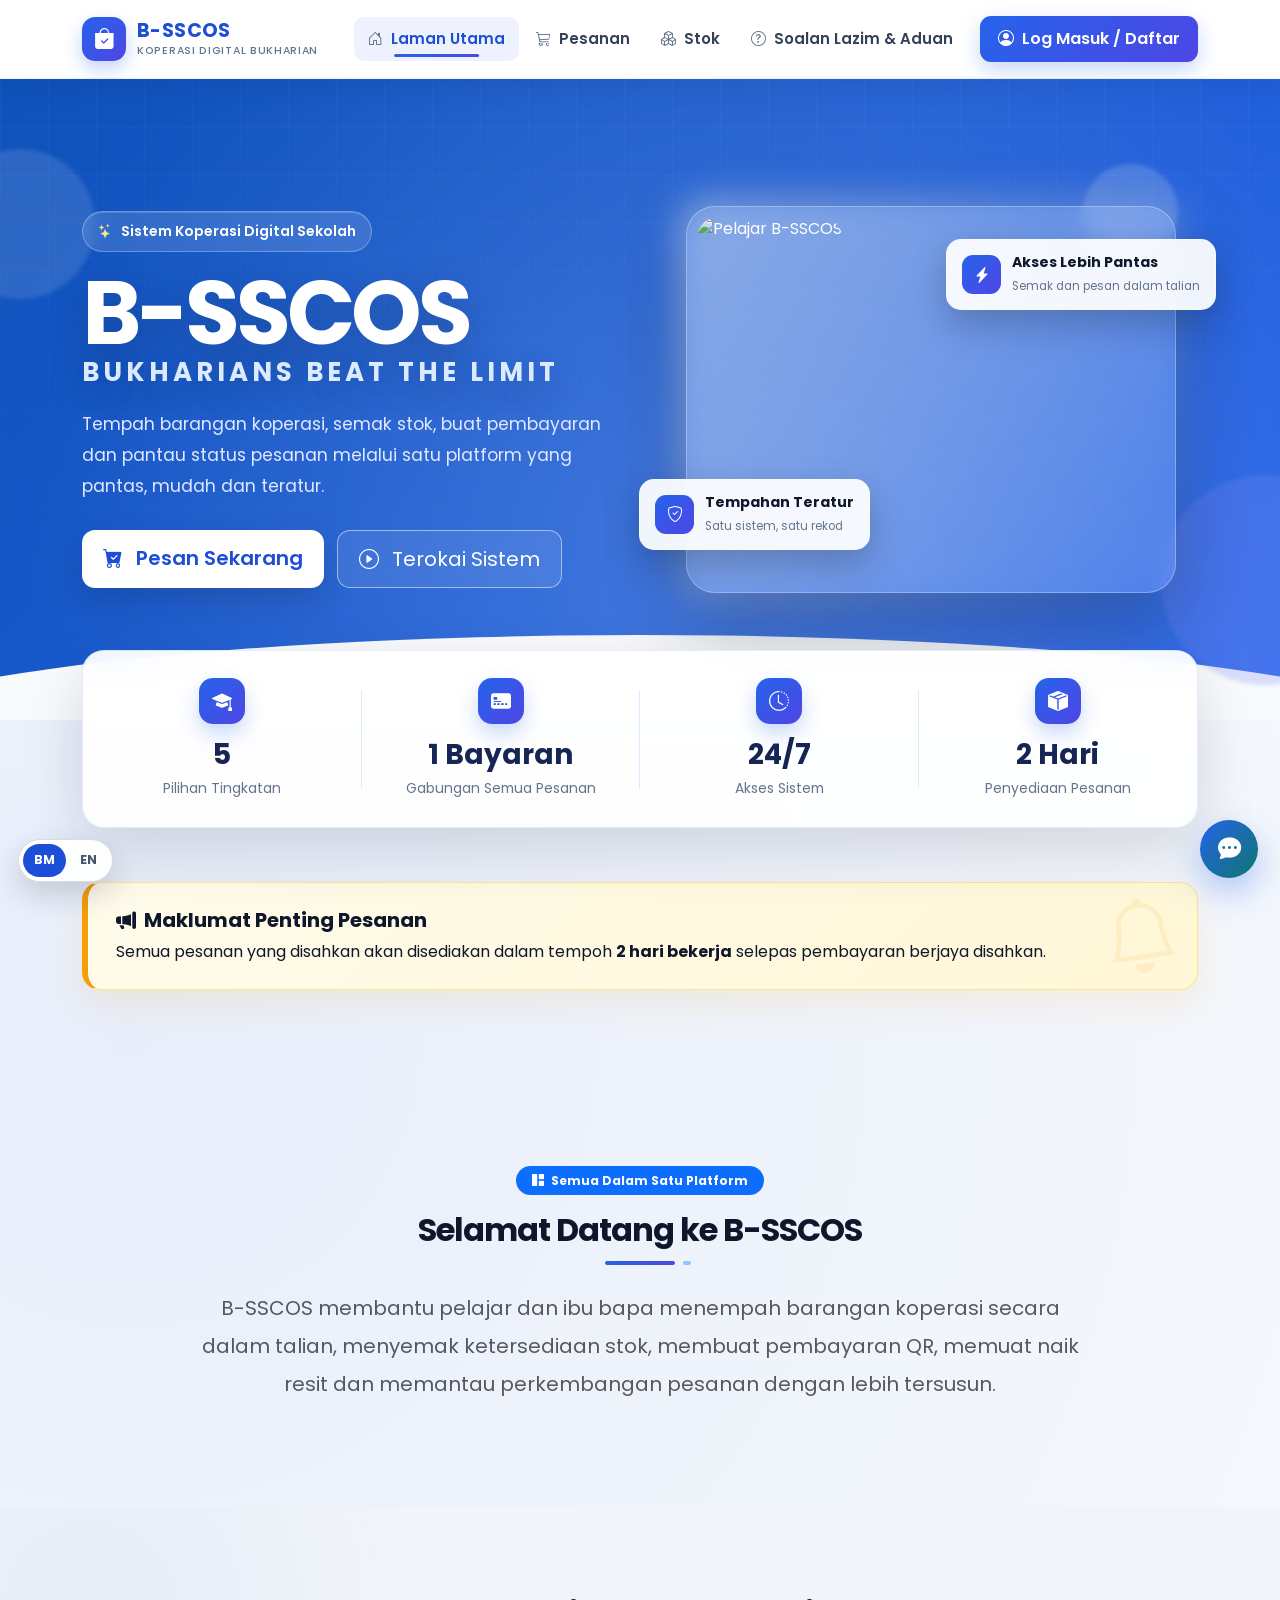
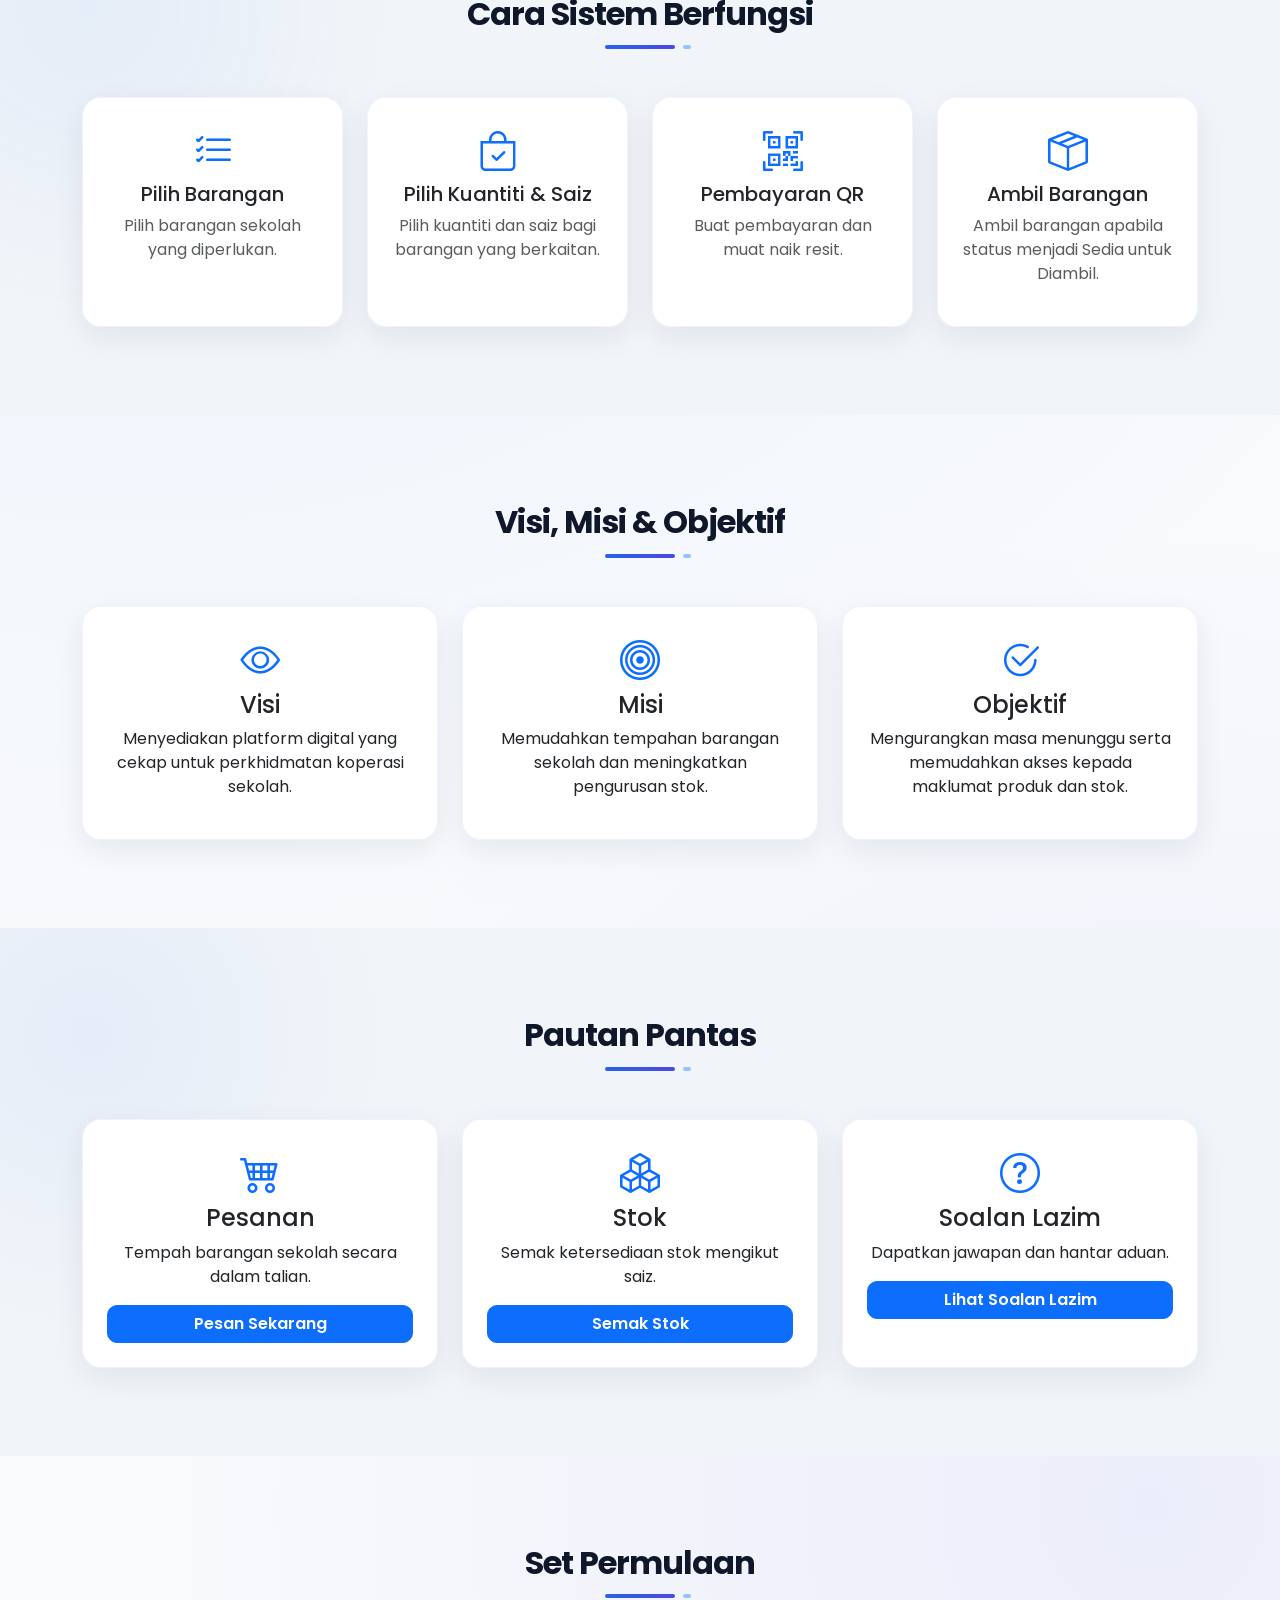
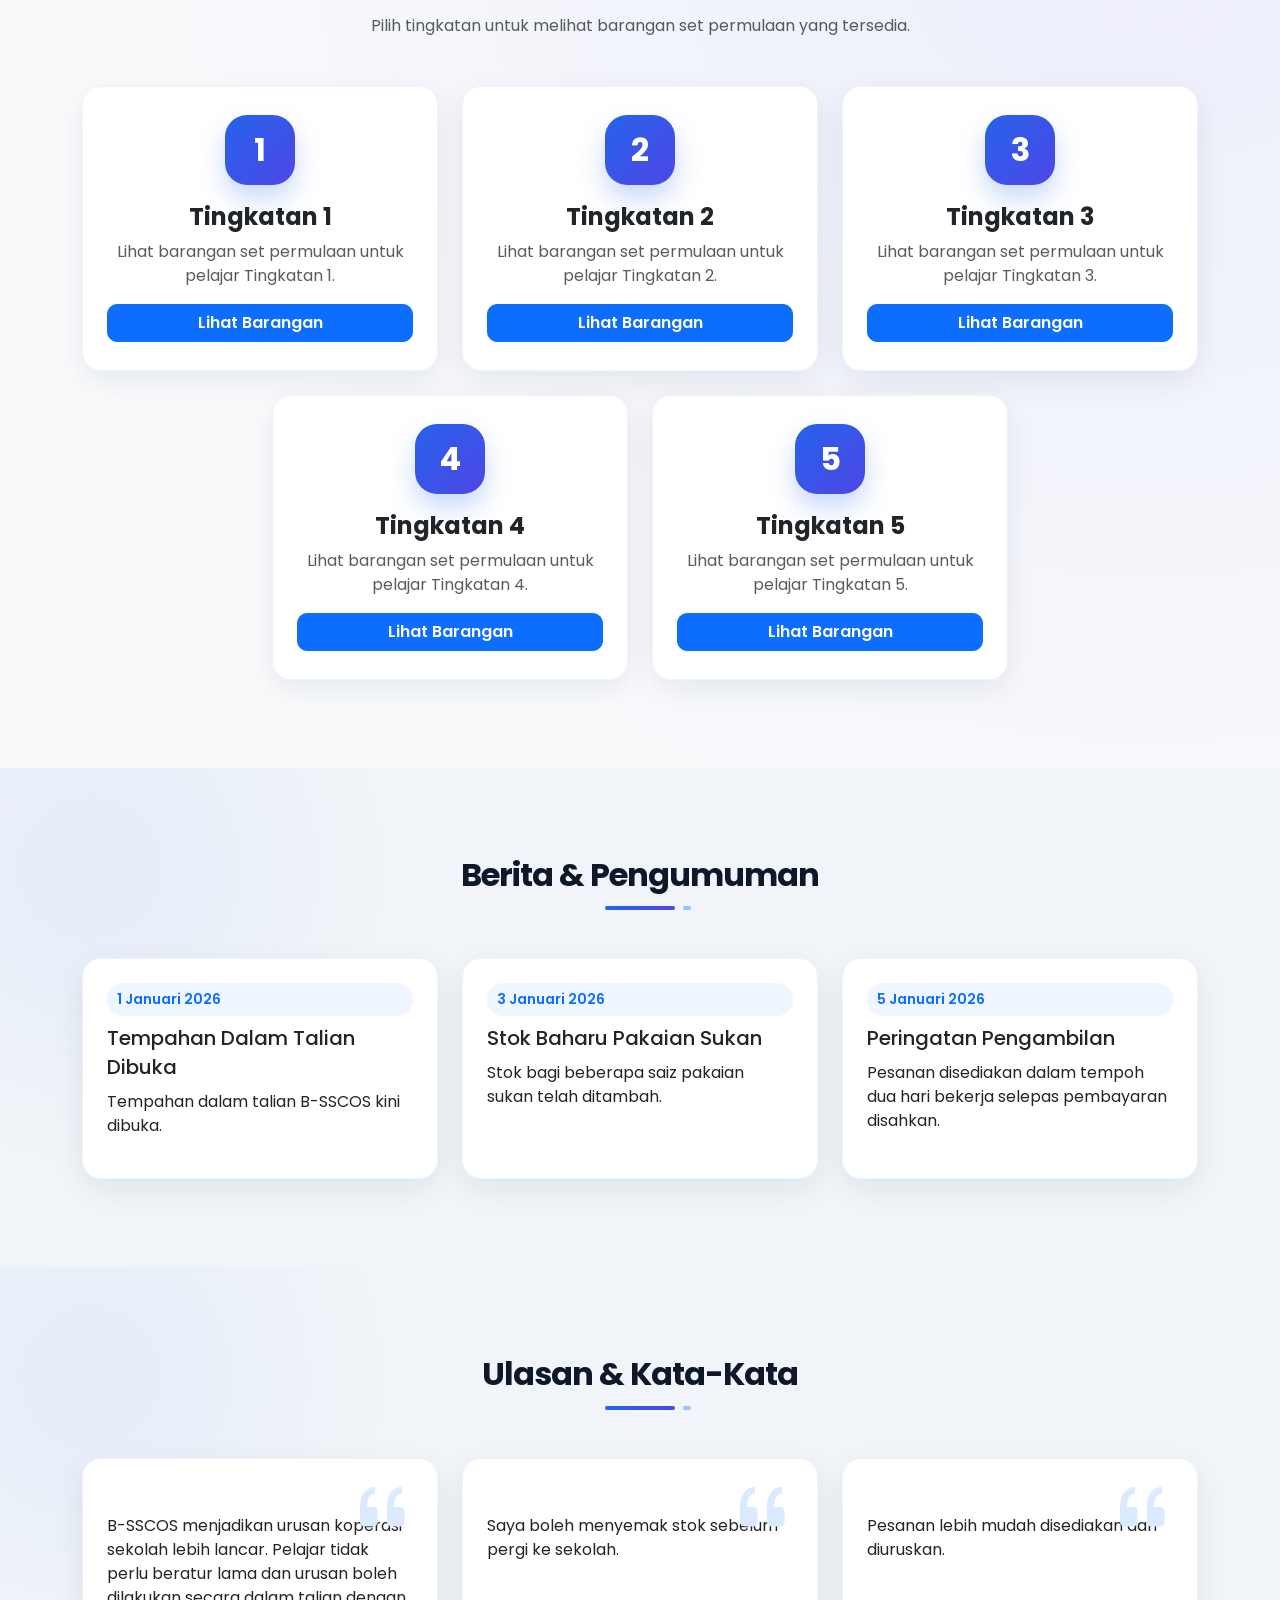
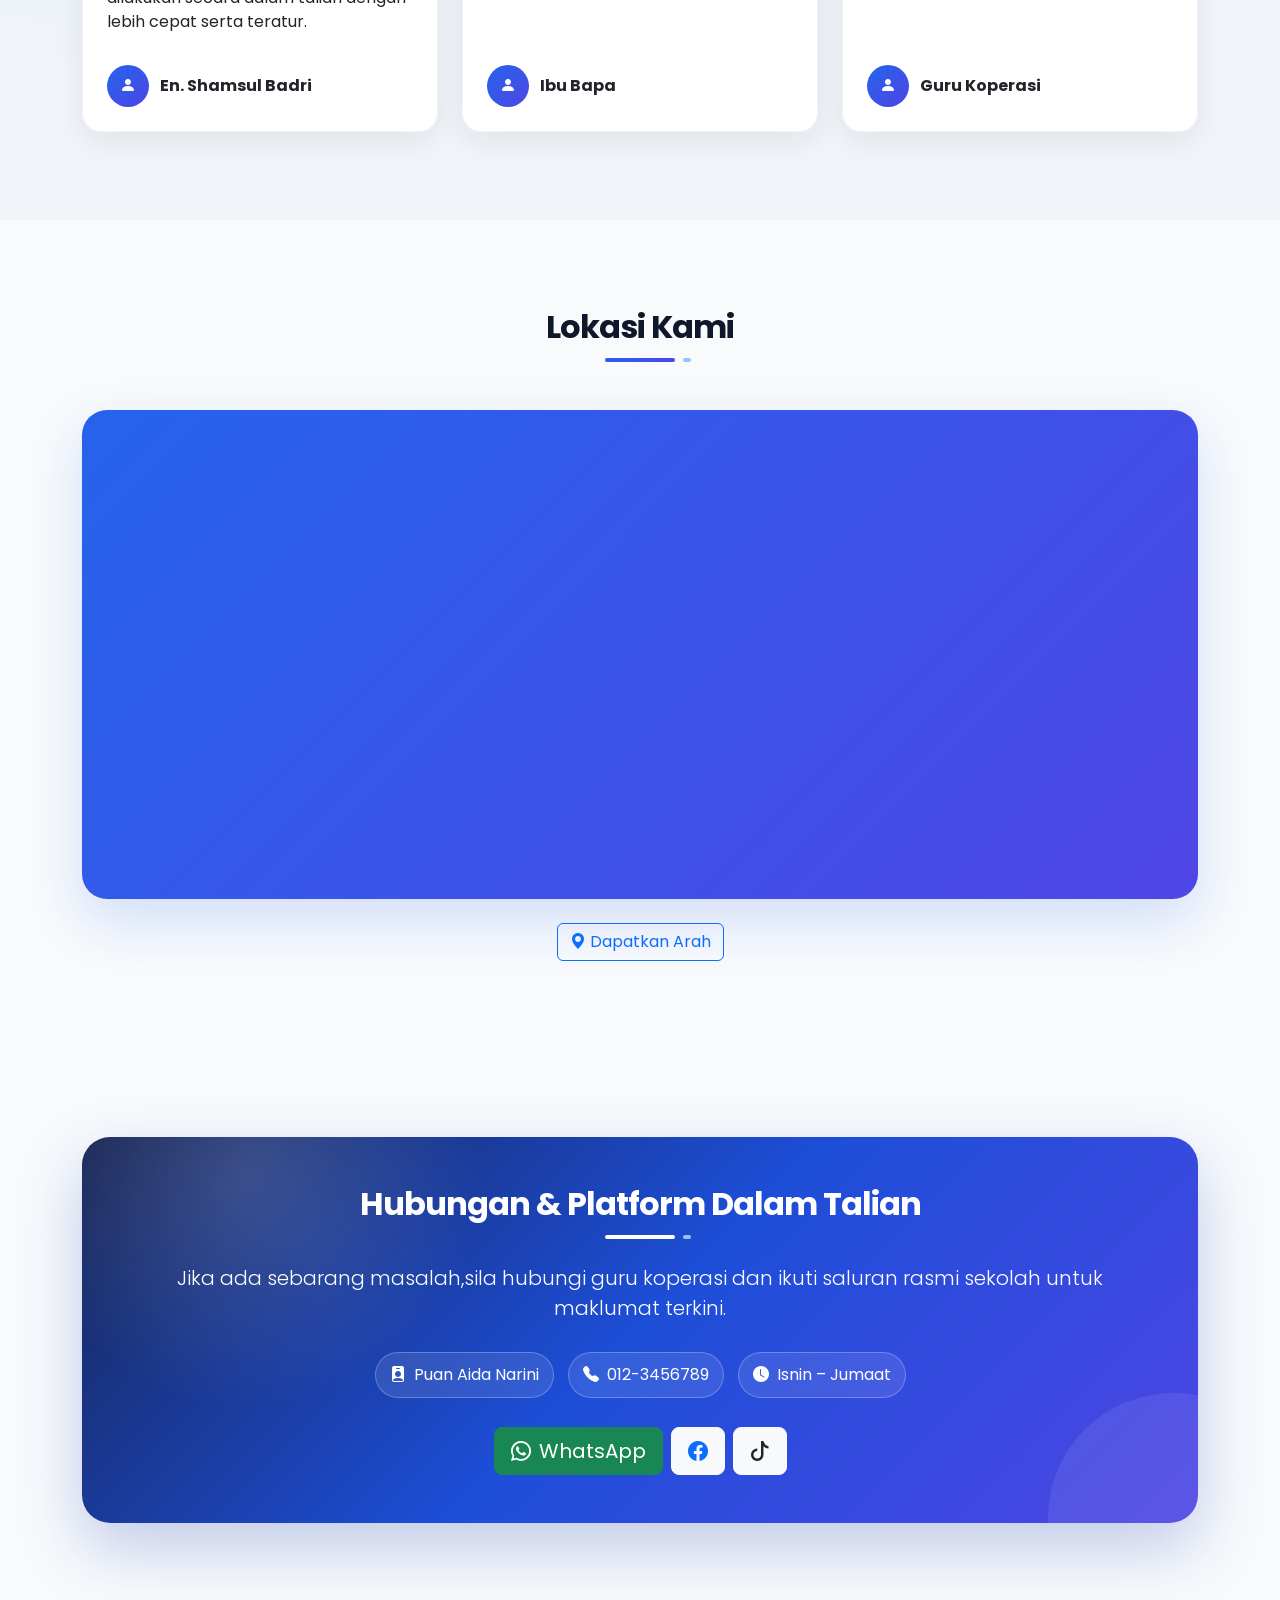
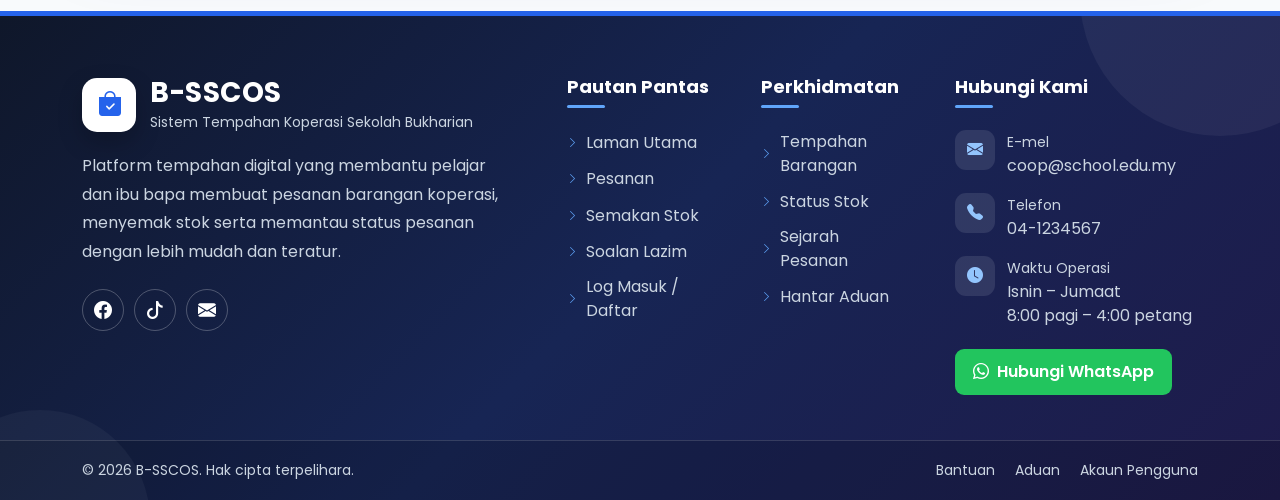
==== index.html @ 4013ede6 "Upload BSCOSS website files" ====
<!DOCTYPE html>
<html lang="ms">
<head>
<meta charset="UTF-8">
<meta name="viewport" content="width=device-width, initial-scale=1.0">
<title>B-SSCOS - Laman Utama</title>

<link href="https://cdn.jsdelivr.net/npm/bootstrap@5.3.3/dist/css/bootstrap.min.css" rel="stylesheet">
<link href="https://cdn.jsdelivr.net/npm/bootstrap-icons@1.11.3/font/bootstrap-icons.css" rel="stylesheet">
<link href="https://fonts.googleapis.com/css2?family=Poppins:wght@300;400;600;700&display=swap" rel="stylesheet">


<style>
body{font-family:Poppins,sans-serif;background:#f8fafc}
/* =========================
   NAVBAR B-SSCOS
========================= */

.navbar{
    padding:12px 0;
    background:rgba(255,255,255,.96);
    backdrop-filter:blur(14px);
    -webkit-backdrop-filter:blur(14px);
    border-bottom:1px solid rgba(37,99,235,.10);
    box-shadow:0 6px 25px rgba(15,23,42,.08);
    transition:all .3s ease;
}

.navbar .container{
    position:relative;
}

/* Logo / jenama */

.navbar-brand{
    display:flex;
    align-items:center;
    gap:11px;
    margin-right:25px;
    color:#1d4ed8 !important;
    text-decoration:none;
    transition:transform .3s ease;
}

.navbar-brand:hover{
    transform:translateY(-2px);
}

.brand-mark{
    width:44px;
    height:44px;
    display:flex;
    align-items:center;
    justify-content:center;
    border-radius:13px;
    color:#fff;
    font-size:21px;
    background:linear-gradient(135deg,#2563eb,#4f46e5);
    box-shadow:0 8px 18px rgba(37,99,235,.28);
    transition:all .3s ease;
}

.navbar-brand:hover .brand-mark{
    transform:rotate(-7deg) scale(1.06);
    box-shadow:0 12px 25px rgba(37,99,235,.38);
}

.brand-text{
    display:flex;
    flex-direction:column;
    line-height:1.05;
}

.brand-name{
    font-size:1.2rem;
    font-weight:700;
    letter-spacing:.4px;
}

.brand-tagline{
    margin-top:4px;
    color:#64748b;
    font-size:.67rem;
    font-weight:500;
    letter-spacing:.7px;
    text-transform:uppercase;
}

/* Menu */

.navbar-nav{
    align-items:center;
    gap:3px;
}

.navbar .nav-link{
    position:relative;
    z-index:1;
    padding:11px 14px !important;
    border-radius:10px;
    color:#334155 !important;
    font-size:.94rem;
    font-weight:600;
    transition:all .3s ease;
}

.navbar .nav-link i{
    color:#64748b;
    transition:all .3s ease;
}

.navbar .nav-link::after{
    content:"";
    position:absolute;
    left:50%;
    bottom:4px;
    width:0;
    height:3px;
    border-radius:20px;
    background:linear-gradient(90deg,#2563eb,#4f46e5);
    transform:translateX(-50%);
    transition:width .3s ease;
}

.navbar .nav-link:hover{
    color:#2563eb !important;
    background:#eff6ff;
    transform:translateY(-2px);
}

.navbar .nav-link:hover i{
    color:#2563eb;
    transform:scale(1.12);
}

.navbar .nav-link:hover::after{
    width:52%;
}

.navbar .nav-link.active{
    color:#1d4ed8 !important;
    background:#eef2ff;
}

.navbar .nav-link.active::after{
    width:52%;
}

/* Butang login */

#loginButton{
    position:relative;
    overflow:hidden;
    margin-left:10px !important;
    padding:11px 18px;
    border:0;
    border-radius:11px;
    color:#fff;
    font-weight:600;
    background:linear-gradient(135deg,#2563eb,#4f46e5);
    box-shadow:0 8px 20px rgba(37,99,235,.25);
    transition:all .3s ease;
}

#loginButton::before{
    content:"";
    position:absolute;
    top:0;
    left:-120%;
    width:70%;
    height:100%;
    background:linear-gradient(
        90deg,
        transparent,
        rgba(255,255,255,.38),
        transparent
    );
    transform:skewX(-20deg);
    transition:left .55s ease;
}

#loginButton i,
#loginButton span{
    position:relative;
    z-index:1;
}

#loginButton:hover{
    color:#fff;
    transform:translateY(-3px);
    box-shadow:0 13px 28px rgba(37,99,235,.38);
}

#loginButton:hover::before{
    left:145%;
}

#loginButton:active{
    transform:translateY(-1px);
}

/* Toggler */

.navbar-toggler{
    width:46px;
    height:42px;
    padding:0;
    border:1px solid #dbeafe;
    border-radius:11px;
    background:#eff6ff;
    transition:all .3s ease;
}

.navbar-toggler:hover{
    background:#dbeafe;
    transform:scale(1.04);
}

.navbar-toggler:focus{
    box-shadow:0 0 0 4px rgba(37,99,235,.13);
}
.hero{background:linear-gradient(135deg,#2563eb,#4f46e5);color:#fff;padding:90px 0}
.hero img{max-width:100%;border-radius:20px}
.btn-main{background:#fff;color:#2563eb;font-weight:600}
.section{padding:70px 0}
.card{border:0;box-shadow:0 4px 15px rgba(0,0,0,.06)}
.card:hover{transform:translateY(-8px);transition:.3s}
.footer{
    position:relative;
    overflow:hidden;
    background:linear-gradient(135deg,#0f172a 0%,#172554 50%,#1e1b4b 100%);
    color:#fff;
    padding:60px 0 0;
    border-top:5px solid #2563eb;
}
.footer::before{
    content:"";
    position:absolute;
    width:280px;
    height:280px;
    top:-160px;
    right:-80px;
    border-radius:50%;
    background:rgba(255,255,255,.05);
}
.footer::after{
    content:"";
    position:absolute;
    width:220px;
    height:220px;
    bottom:-130px;
    left:-70px;
    border-radius:50%;
    background:rgba(255,255,255,.04);
}
.footer .container{position:relative;z-index:1}
.footer-brand{display:flex;align-items:center;gap:14px;margin-bottom:18px}
.footer-logo{
    width:54px;
    height:54px;
    min-width:54px;
    display:flex;
    align-items:center;
    justify-content:center;
    border-radius:15px;
    background:#fff;
    color:#2563eb;
    font-size:25px;
    box-shadow:0 10px 25px rgba(0,0,0,.22);
    transition:.3s ease;
}
.footer-brand:hover .footer-logo{transform:translateY(-5px) rotate(-4deg)}
.footer-brand h3{margin:0;font-weight:700;letter-spacing:.5px}
.footer-brand small,.footer-description{color:#cbd5e1}
.footer-description{line-height:1.8;margin-bottom:0}
.footer-title{
    position:relative;
    display:inline-block;
    font-size:18px;
    font-weight:700;
    margin-bottom:22px;
    padding-bottom:10px;
}
.footer-title::after{
    content:"";
    position:absolute;
    left:0;
    bottom:0;
    width:38px;
    height:3px;
    border-radius:10px;
    background:#60a5fa;
    transition:.3s ease;
}
.footer-column:hover .footer-title::after{width:65px;background:#fff}
.footer-links{list-style:none;padding:0;margin:0}
.footer-links li{margin-bottom:11px}
.footer-links a{
    display:inline-flex;
    align-items:center;
    gap:8px;
    color:#cbd5e1;
    text-decoration:none;
    transition:.3s ease;
}
.footer-links a i{font-size:11px;color:#60a5fa;transition:.3s ease}
.footer-links a:hover{color:#fff;transform:translateX(7px)}
.footer-links a:hover i{color:#fff}
.footer-contact{
    display:flex;
    align-items:flex-start;
    gap:12px;
    margin-bottom:15px;
    color:#cbd5e1;
}
.footer-contact-icon{
    width:40px;
    height:40px;
    min-width:40px;
    display:flex;
    align-items:center;
    justify-content:center;
    border-radius:11px;
    background:rgba(255,255,255,.1);
    color:#93c5fd;
    transition:.3s ease;
}
.footer-contact:hover .footer-contact-icon{
    background:#fff;
    color:#2563eb;
    transform:translateY(-4px);
}
.footer-contact a{color:#cbd5e1;text-decoration:none;transition:.3s ease}
.footer-contact a:hover{color:#fff}
.footer-social{display:flex;gap:10px;margin-top:22px;flex-wrap:wrap}
.footer-social a{
    width:42px;
    height:42px;
    display:flex;
    align-items:center;
    justify-content:center;
    border:1px solid rgba(255,255,255,.25);
    border-radius:50%;
    color:#fff;
    font-size:18px;
    text-decoration:none;
    transition:.3s ease;
}
.footer-social a:hover{
    background:#fff;
    color:#2563eb;
    border-color:#fff;
    transform:translateY(-6px);
    box-shadow:0 10px 22px rgba(0,0,0,.25);
}
.footer-whatsapp{
    display:inline-flex;
    align-items:center;
    gap:8px;
    margin-top:6px;
    padding:11px 18px;
    border-radius:9px;
    background:#22c55e;
    color:#fff;
    font-weight:600;
    text-decoration:none;
    transition:.3s ease;
}
.footer-whatsapp:hover{
    color:#fff;
    background:#16a34a;
    transform:translateY(-4px);
    box-shadow:0 10px 24px rgba(34,197,94,.28);
}
.footer-bottom{
    margin-top:45px;
    padding:19px 0;
    border-top:1px solid rgba(255,255,255,.14);
    background:rgba(0,0,0,.14);
}
.footer-bottom-content{display:flex;align-items:center;justify-content:space-between;gap:18px}
.footer-bottom p{margin:0;color:#cbd5e1;font-size:14px}
.footer-bottom-links{display:flex;gap:20px;flex-wrap:wrap}
.footer-bottom-links a{
    position:relative;
    color:#cbd5e1;
    font-size:14px;
    text-decoration:none;
    transition:.3s ease;
}
.footer-bottom-links a::after{
    content:"";
    position:absolute;
    left:0;
    bottom:-4px;
    width:0;
    height:2px;
    background:#60a5fa;
    transition:.3s ease;
}
.footer-bottom-links a:hover{color:#fff}
.footer-bottom-links a:hover::after{width:100%}
.page-title{font-weight:700}
.table-box{background:#fff;border-radius:15px;box-shadow:0 4px 15px rgba(0,0,0,.06);overflow:hidden}
.table thead th{background:#eef2ff;color:#1e3a8a}
.qty-input{max-width:90px}
.size-select{min-width:150px}
.summary-box{background:#fff;border-radius:15px;padding:25px;box-shadow:0 4px 15px rgba(0,0,0,.06)}
.progress{height:12px}
.low-stock{background:#fee2e2!important}
.faq-search{max-width:700px;margin:auto}
.accordion-item{border:0;margin-bottom:12px;box-shadow:0 3px 12px rgba(0,0,0,.06)}
.login-section{min-height:75vh;display:flex;align-items:center}
.login-card{max-width:500px;margin:auto;border-radius:20px}
.notice-box{background:#fff3cd;border-left:5px solid #ffc107;padding:18px;border-radius:10px}
.status-step{display:flex;align-items:center;gap:12px;margin-bottom:12px}
.status-icon{width:38px;height:38px;border-radius:50%;display:flex;align-items:center;justify-content:center;background:#dbeafe;color:#2563eb}
@media(max-width:768px){
.hero{padding:70px 0;text-align:center}
.hero h1{font-size:2.2rem}
.navbar-collapse{
    margin-top:14px;
    padding-top:13px;
    border-top:1px solid #e2e8f0;
}
.navbar-nav{
    align-items:stretch;
    gap:5px;
}
.navbar .nav-link{
    width:100%;
    padding:12px 14px !important;
}
.navbar .nav-link::after{
    left:14px;
    bottom:5px;
    transform:none;
}
.navbar .nav-link:hover::after,
.navbar .nav-link.active::after{
    width:35px;
}
#loginButton{
    width:100%;
    margin:8px 0 0 !important;
    text-align:center;
}
.brand-tagline{
    display:none;
}
.footer{padding-top:48px}
.footer-column{margin-bottom:12px}
.footer-brand{justify-content:center;text-align:left}
.footer-description{text-align:center}
.footer-title{margin-top:8px}
.footer-bottom-content{flex-direction:column;text-align:center}
.footer-bottom-links{justify-content:center}
}

/* =====================================================
   KESAN PREMIUM HALAMAN UTAMA
===================================================== */

html{
    scroll-behavior:smooth;
}

body{
    position:relative;
    overflow-x:hidden;
    color:#0f172a;
    background:
        radial-gradient(circle at 10% 15%,rgba(37,99,235,.08),transparent 26%),
        radial-gradient(circle at 90% 45%,rgba(79,70,229,.07),transparent 25%),
        #f8fafc;
}

body::selection{
    color:#fff;
    background:#2563eb;
}

::-webkit-scrollbar{
    width:11px;
}

::-webkit-scrollbar-track{
    background:#eaf0f8;
}

::-webkit-scrollbar-thumb{
    border:3px solid #eaf0f8;
    border-radius:30px;
    background:linear-gradient(#2563eb,#4f46e5);
}

/* Navbar berubah ketika skrol */

.navbar.navbar-scrolled{
    padding:7px 0;
    background:rgba(255,255,255,.88);
    box-shadow:0 14px 36px rgba(15,23,42,.13);
}

/* HERO */

.hero{
    position:relative;
    isolation:isolate;
    min-height:620px;
    display:flex;
    align-items:center;
    overflow:hidden;
    padding:105px 0;
    background:
        radial-gradient(circle at 20% 25%,rgba(255,255,255,.18),transparent 22%),
        radial-gradient(circle at 84% 20%,rgba(96,165,250,.34),transparent 22%),
        linear-gradient(-45deg,#1d4ed8,#4f46e5,#2563eb,#0f52ba);
    background-size:300% 300%;
    animation:heroGradient 12s ease infinite;
}

.hero::before{
    content:"";
    position:absolute;
    inset:0;
    z-index:-2;
    opacity:.17;
    background-image:
        linear-gradient(rgba(255,255,255,.16) 1px,transparent 1px),
        linear-gradient(90deg,rgba(255,255,255,.16) 1px,transparent 1px);
    background-size:48px 48px;
    mask-image:linear-gradient(to bottom,#000,transparent 90%);
}

.hero::after{
    content:"";
    position:absolute;
    left:-15%;
    right:-15%;
    bottom:-145px;
    height:230px;
    z-index:-1;
    border-radius:50% 50% 0 0;
    background:#f8fafc;
}

@keyframes heroGradient{
    0%,100%{background-position:0 50%}
    50%{background-position:100% 50%}
}

.hero-orb{
    position:absolute;
    border-radius:50%;
    pointer-events:none;
    filter:blur(2px);
    animation:orbFloat 8s ease-in-out infinite;
}

.hero-orb.one{
    width:150px;
    height:150px;
    top:70px;
    left:-55px;
    background:rgba(255,255,255,.12);
}

.hero-orb.two{
    width:95px;
    height:95px;
    right:8%;
    top:85px;
    background:rgba(255,255,255,.16);
    animation-delay:-2s;
}

.hero-orb.three{
    width:210px;
    height:210px;
    right:-90px;
    bottom:35px;
    background:rgba(129,140,248,.26);
    animation-delay:-4s;
}

@keyframes orbFloat{
    0%,100%{transform:translate3d(0,0,0) scale(1)}
    50%{transform:translate3d(0,-24px,0) scale(1.08)}
}

.hero-badge{
    display:inline-flex;
    align-items:center;
    gap:9px;
    margin-bottom:20px;
    padding:9px 15px;
    border:1px solid rgba(255,255,255,.28);
    border-radius:30px;
    background:rgba(255,255,255,.13);
    box-shadow:inset 0 1px 0 rgba(255,255,255,.18);
    backdrop-filter:blur(10px);
    font-size:.88rem;
    font-weight:600;
}

.hero-badge i{
    color:#fde68a;
    animation:pulseIcon 1.8s infinite;
}

@keyframes pulseIcon{
    0%,100%{transform:scale(1)}
    50%{transform:scale(1.22)}
}

.hero-title{
    margin-bottom:18px;
    font-size:clamp(3.3rem,7vw,6.3rem);
    line-height:.92;
    letter-spacing:-4px;
    text-shadow:0 14px 38px rgba(15,23,42,.25);
}

.hero-title span{
    display:block;
    color:#dbeafe;
    font-size:.29em;
    line-height:1.4;
    letter-spacing:4px;
    text-transform:uppercase;
}

.hero-copy{
    max-width:620px;
    margin-bottom:28px;
    color:#e0e7ff;
    font-size:1.08rem;
    line-height:1.8;
}

.hero-actions{
    display:flex;
    flex-wrap:wrap;
    gap:13px;
}

.btn-main,
.hero-outline{
    position:relative;
    overflow:hidden;
    min-width:165px;
    padding:13px 21px;
    border-radius:13px;
    transition:.35s ease;
}

.btn-main{
    border:0;
    background:#fff;
    color:#1d4ed8;
    box-shadow:0 13px 30px rgba(15,23,42,.18);
}

.btn-main:hover{
    color:#1d4ed8;
    transform:translateY(-5px) scale(1.025);
    box-shadow:0 18px 36px rgba(15,23,42,.25);
}

.hero-outline{
    border:1px solid rgba(255,255,255,.5);
    background:rgba(255,255,255,.09);
    color:#fff;
    backdrop-filter:blur(10px);
}

.hero-outline:hover{
    border-color:#fff;
    background:#fff;
    color:#1d4ed8;
    transform:translateY(-5px);
}

.hero-visual{
    position:relative;
    padding:22px;
    perspective:1100px;
}

.hero-image-frame{
    position:relative;
    z-index:2;
    padding:10px;
    border:1px solid rgba(255,255,255,.3);
    border-radius:29px;
    background:rgba(255,255,255,.12);
    box-shadow:0 30px 75px rgba(15,23,42,.34);
    backdrop-filter:blur(12px);
    animation:imageFloat 5.5s ease-in-out infinite;
}

.hero-image-frame::before{
    content:"";
    position:absolute;
    inset:-12px;
    z-index:-1;
    border-radius:36px;
    background:linear-gradient(135deg,rgba(255,255,255,.36),rgba(96,165,250,.02));
    filter:blur(16px);
}

.hero-image-frame img{
    width:100%;
    min-height:365px;
    max-height:440px;
    object-fit:cover;
    border-radius:21px;
    transition:transform .6s ease,filter .6s ease;
}

.hero-image-frame:hover img{
    transform:scale(1.035);
    filter:saturate(1.1) contrast(1.04);
}

@keyframes imageFloat{
    0%,100%{transform:translateY(0) rotateY(-2deg)}
    50%{transform:translateY(-14px) rotateY(2deg)}
}

.floating-info{
    position:absolute;
    z-index:4;
    display:flex;
    align-items:center;
    gap:11px;
    padding:12px 15px;
    border:1px solid rgba(255,255,255,.3);
    border-radius:15px;
    color:#0f172a;
    background:rgba(255,255,255,.93);
    box-shadow:0 15px 35px rgba(15,23,42,.25);
    backdrop-filter:blur(12px);
    animation:smallFloat 4s ease-in-out infinite;
}

.floating-info i{
    width:39px;
    height:39px;
    display:flex;
    align-items:center;
    justify-content:center;
    border-radius:11px;
    color:#fff;
    background:linear-gradient(135deg,#2563eb,#4f46e5);
}

.floating-info strong{
    display:block;
    font-size:.88rem;
}

.floating-info small{
    color:#64748b;
    font-size:.72rem;
}

.floating-info.info-one{
    left:-25px;
    bottom:65px;
}

.floating-info.info-two{
    right:-18px;
    top:55px;
    animation-delay:-2s;
}

@keyframes smallFloat{
    0%,100%{transform:translateY(0)}
    50%{transform:translateY(-9px)}
}

/* STATISTIK */

.stats-section{
    position:relative;
    z-index:5;
    margin-top:-70px;
    padding-bottom:30px;
}

.stats-panel{
    overflow:hidden;
    border:1px solid rgba(37,99,235,.12);
    border-radius:22px;
    background:rgba(255,255,255,.92);
    box-shadow:0 22px 60px rgba(15,23,42,.14);
    backdrop-filter:blur(18px);
}

.stat-item{
    position:relative;
    padding:27px 20px;
    text-align:center;
}

.stat-item:not(:last-child)::after{
    content:"";
    position:absolute;
    top:22%;
    right:0;
    width:1px;
    height:56%;
    background:#dbeafe;
}

.stat-icon{
    width:46px;
    height:46px;
    display:flex;
    align-items:center;
    justify-content:center;
    margin:0 auto 10px;
    border-radius:14px;
    color:#fff;
    font-size:20px;
    background:linear-gradient(135deg,#2563eb,#4f46e5);
    box-shadow:0 9px 20px rgba(37,99,235,.25);
    transition:.35s ease;
}

.stat-item:hover .stat-icon{
    transform:translateY(-6px) rotate(-5deg);
}

.stat-number{
    display:block;
    color:#172554;
    font-size:1.75rem;
    font-weight:700;
}

.stat-label{
    color:#64748b;
    font-size:.87rem;
}

/* SECTION */

.section{
    position:relative;
    padding:88px 0;
}

.section > .container{
    position:relative;
    z-index:2;
}

.section h2{
    position:relative;
    width:max-content;
    max-width:100%;
    margin-left:auto;
    margin-right:auto;
    padding-bottom:16px;
    color:#0f172a;
    letter-spacing:-1px;
}

.section h2::before{
    content:"";
    position:absolute;
    left:50%;
    bottom:0;
    width:70px;
    height:4px;
    border-radius:20px;
    background:linear-gradient(90deg,#2563eb,#4f46e5);
    transform:translateX(-50%);
}

.section h2::after{
    content:"";
    position:absolute;
    left:calc(50% + 43px);
    bottom:0;
    width:8px;
    height:4px;
    border-radius:20px;
    background:#93c5fd;
}

.bg-light{
    background:
        radial-gradient(circle at 7% 20%,rgba(37,99,235,.06),transparent 24%),
        #f1f5f9 !important;
}

/* Maklumat penting */

.notice-box{
    position:relative;
    overflow:hidden;
    padding:25px 28px;
    border:1px solid #fde68a;
    border-left:6px solid #f59e0b;
    border-radius:18px;
    background:linear-gradient(135deg,#fffbeb,#fff7d6);
    box-shadow:0 15px 35px rgba(245,158,11,.11);
}

.notice-box::after{
    content:"\F18A";
    position:absolute;
    right:18px;
    top:50%;
    color:rgba(245,158,11,.1);
    font-family:"bootstrap-icons";
    font-size:75px;
    transform:translateY(-50%) rotate(-8deg);
}

/* Kad premium */

.card{
    position:relative;
    overflow:hidden;
    border:1px solid rgba(37,99,235,.08);
    border-radius:19px;
    background:rgba(255,255,255,.96);
    box-shadow:0 10px 30px rgba(15,23,42,.075);
    transform-style:preserve-3d;
    transition:
        transform .38s cubic-bezier(.2,.8,.2,1),
        box-shadow .38s ease,
        border-color .38s ease;
}

.card::before{
    content:"";
    position:absolute;
    top:0;
    left:0;
    width:100%;
    height:5px;
    background:linear-gradient(90deg,#2563eb,#4f46e5,#60a5fa);
    transform:scaleX(0);
    transform-origin:left;
    transition:transform .42s ease;
}

.card::after{
    content:"";
    position:absolute;
    top:-120%;
    left:-60%;
    width:55%;
    height:300%;
    background:linear-gradient(90deg,transparent,rgba(255,255,255,.7),transparent);
    transform:rotate(20deg);
    transition:left .7s ease;
    pointer-events:none;
}

.card:hover{
    border-color:rgba(37,99,235,.25);
    transform:translateY(-13px);
    box-shadow:0 25px 55px rgba(37,99,235,.16);
}

.card:hover::before{
    transform:scaleX(1);
}

.card:hover::after{
    left:140%;
}

.card > i,
.card .fs-1{
    position:relative;
    z-index:1;
    display:inline-block;
    transition:transform .4s ease,filter .4s ease;
}

.card:hover > i,
.card:hover .fs-1{
    transform:translateY(-5px) scale(1.13) rotate(-4deg);
    filter:drop-shadow(0 8px 11px rgba(37,99,235,.25));
}

.card .btn{
    position:relative;
    z-index:2;
    overflow:hidden;
    border-radius:10px;
    font-weight:600;
    transition:.3s ease;
}

.card .btn:hover{
    transform:translateY(-3px);
    box-shadow:0 10px 22px rgba(37,99,235,.25);
}

/* Set Permulaan */

.starter-card{
    min-height:285px;
    justify-content:center;
}

.starter-card .form-number{
    width:70px;
    height:70px;
    display:flex;
    align-items:center;
    justify-content:center;
    margin:0 auto 18px;
    border-radius:22px;
    color:#fff;
    font-size:2rem;
    font-weight:700;
    background:linear-gradient(135deg,#2563eb,#4f46e5);
    box-shadow:0 13px 26px rgba(37,99,235,.25);
    transition:.4s ease;
}

.starter-card:hover .form-number{
    transform:translateY(-7px) rotate(-7deg) scale(1.08);
}

/* Berita */

.news-card small{
    display:inline-block;
    padding:6px 10px;
    border-radius:20px;
    background:#eff6ff;
    font-weight:600;
}

.news-card h5{
    line-height:1.45;
}

/* Ulasan */

.review-card{
    padding-top:55px !important;
}

.review-card .quote-mark{
    position:absolute;
    top:15px;
    right:20px;
    color:#dbeafe;
    font-size:4.4rem;
    line-height:1;
}

.review-author{
    display:flex;
    align-items:center;
    gap:11px;
    margin-top:auto;
    padding-top:15px;
}

.review-avatar{
    width:42px;
    height:42px;
    display:flex;
    align-items:center;
    justify-content:center;
    border-radius:50%;
    color:#fff;
    background:linear-gradient(135deg,#2563eb,#4f46e5);
}

/* Peta */

.map-shell{
    position:relative;
    padding:9px;
    border-radius:25px;
    background:linear-gradient(135deg,#2563eb,#4f46e5);
    box-shadow:0 22px 55px rgba(37,99,235,.18);
}

.map-shell iframe{
    border-radius:18px !important;
}

/* Hubungan */

.contact-power{
    position:relative;
    overflow:hidden;
    border-radius:28px;
    color:#fff;
    background:
        radial-gradient(circle at 15% 10%,rgba(255,255,255,.15),transparent 23%),
        linear-gradient(135deg,#172554,#1d4ed8,#4f46e5);
    box-shadow:0 25px 65px rgba(30,64,175,.25);
}

.contact-power::before{
    content:"";
    position:absolute;
    width:250px;
    height:250px;
    right:-100px;
    bottom:-120px;
    border-radius:50%;
    background:rgba(255,255,255,.08);
}

.contact-power h2{
    color:#fff;
}

.contact-power h2::before{
    background:#fff;
}

.contact-power h2::after{
    background:#93c5fd;
}

.contact-power .contact-chip{
    display:inline-flex;
    align-items:center;
    gap:8px;
    margin:5px;
    padding:10px 14px;
    border:1px solid rgba(255,255,255,.25);
    border-radius:30px;
    color:#fff;
    background:rgba(255,255,255,.1);
    backdrop-filter:blur(9px);
}

/* Reveal */

.reveal{
    opacity:0;
    transform:translateY(38px);
    transition:
        opacity .75s ease,
        transform .75s cubic-bezier(.2,.75,.2,1);
}

.reveal.reveal-visible{
    opacity:1;
    transform:none;
}

.reveal-delay-1{transition-delay:.1s}
.reveal-delay-2{transition-delay:.2s}
.reveal-delay-3{transition-delay:.3s}
.reveal-delay-4{transition-delay:.4s}

/* Ripple */

.ripple-btn{
    position:relative;
    overflow:hidden;
    isolation:isolate;
}

.ripple-wave{
    position:absolute;
    border-radius:50%;
    pointer-events:none;
    background:rgba(255,255,255,.46);
    transform:scale(0);
    animation:rippleEffect .65s linear;
}

@keyframes rippleEffect{
    to{
        opacity:0;
        transform:scale(4);
    }
}

/* Cursor glow desktop */

.cursor-glow{
    position:fixed;
    z-index:9998;
    width:260px;
    height:260px;
    border-radius:50%;
    pointer-events:none;
    opacity:0;
    background:radial-gradient(circle,rgba(37,99,235,.105),transparent 67%);
    transform:translate(-50%,-50%);
    transition:opacity .25s ease;
}

/* Back to top */

.back-to-top{
    position:fixed;
    right:22px;
    bottom:22px;
    z-index:1050;
    width:48px;
    height:48px;
    display:flex;
    align-items:center;
    justify-content:center;
    border:0;
    border-radius:14px;
    color:#fff;
    background:linear-gradient(135deg,#2563eb,#4f46e5);
    box-shadow:0 12px 28px rgba(37,99,235,.35);
    opacity:0;
    visibility:hidden;
    transform:translateY(15px);
    transition:.3s ease;
}

.back-to-top.show{
    opacity:1;
    visibility:visible;
    transform:none;
}

.back-to-top:hover{
    transform:translateY(-5px);
    box-shadow:0 17px 35px rgba(37,99,235,.43);
}

/* Aksesibiliti */

@media(prefers-reduced-motion:reduce){
    *,
    *::before,
    *::after{
        scroll-behavior:auto !important;
        animation-duration:.01ms !important;
        animation-iteration-count:1 !important;
        transition-duration:.01ms !important;
    }
}

@media(max-width:991px){
    .hero{
        min-height:auto;
        padding:85px 0 130px;
        text-align:center;
    }

    .hero-copy{
        margin-left:auto;
        margin-right:auto;
    }

    .hero-actions{
        justify-content:center;
    }

    .hero-image-frame{
        max-width:610px;
        margin:38px auto 0;
    }

    .floating-info.info-one{
        left:0;
    }

    .floating-info.info-two{
        right:0;
    }

    .stats-section{
        margin-top:-58px;
    }

    .stat-item:nth-child(2)::after{
        display:none;
    }
}

@media(max-width:767px){
    .hero{
        padding:72px 0 115px;
    }

    .hero-title{
        font-size:3.65rem !important;
        letter-spacing:-2px;
    }

    .hero-title span{
        font-size:.23em;
        letter-spacing:2px;
    }

    .hero-image-frame img{
        min-height:250px;
    }

    .floating-info{
        display:none;
    }

    .stats-panel{
        border-radius:18px;
    }

    .stat-item{
        padding:21px 12px;
    }

    .stat-item::after{
        display:none !important;
    }

    .section{
        padding:72px 0;
    }

    .cursor-glow{
        display:none;
    }

    .contact-power{
        border-radius:20px;
    }
}

</style>

<link rel="stylesheet" href="bsscos-ui.css">
<link rel="stylesheet" href="bsscos-chatbot.css">
</head>
<body>


<nav class="navbar navbar-expand-lg sticky-top">
<div class="container">

<a class="navbar-brand" href="index.html">
<span class="brand-mark">
<i class="bi bi-bag-check-fill"></i>
</span>
<span class="brand-text">
<span class="brand-name">B-SSCOS</span>
<small class="brand-tagline">Koperasi Digital Bukharian</small>
</span>
</a>

<button class="navbar-toggler"
        type="button"
        data-bs-toggle="collapse"
        data-bs-target="#nav"
        aria-controls="nav"
        aria-expanded="false"
        aria-label="Buka navigasi">
<span class="navbar-toggler-icon"></span>
</button>

<div class="collapse navbar-collapse" id="nav">

<ul class="navbar-nav ms-auto">

<li class="nav-item">
<a class="nav-link active" href="index.html">
<i class="bi bi-house-door me-1"></i>
Laman Utama
</a>
</li>

<li class="nav-item">
<a class="nav-link" href="order.html">
<i class="bi bi-cart3 me-1"></i>
Pesanan
</a>
</li>

<li class="nav-item">
<a class="nav-link" href="stock.html">
<i class="bi bi-boxes me-1"></i>
Stok
</a>
</li>

<li class="nav-item">
<a class="nav-link" href="faq.html">
<i class="bi bi-question-circle me-1"></i>
Soalan Lazim & Aduan
</a>
</li>

<li class="nav-item">
<a class="btn btn-primary"
   href="login.html"
   id="loginButton">
<i class="bi bi-person-circle me-1"></i>
Log Masuk / Daftar
</a>
</li>

</ul>

</div>
</div>
</nav>



<section class="hero">
<div class="hero-orb one"></div>
<div class="hero-orb two"></div>
<div class="hero-orb three"></div>

<div class="container">
<div class="row align-items-center g-5">

<div class="col-lg-6">
<div class="hero-badge">
<i class="bi bi-stars"></i>
Sistem Koperasi Digital Sekolah
</div>

<h1 class="hero-title fw-bold">
B-SSCOS
<span>Bukharians Beat The Limit</span>
</h1>

<p class="hero-copy">
Tempah barangan koperasi, semak stok, buat pembayaran dan pantau
status pesanan melalui satu platform yang pantas, mudah dan teratur.
</p>

<div class="hero-actions">
<a href="order.html" class="btn btn-main btn-lg ripple-btn">
<i class="bi bi-cart-check-fill me-2"></i>
Pesan Sekarang
</a>

<a href="#about" class="btn hero-outline btn-lg ripple-btn">
<i class="bi bi-play-circle me-2"></i>
Terokai Sistem
</a>
</div>
</div>

<div class="col-lg-6">
<div class="hero-visual">
<div class="hero-image-frame">
<img src="assets/herosek.jpg" alt="Pelajar B-SSCOS">
</div>

<div class="floating-info info-one">
<i class="bi bi-shield-check"></i>
<div>
<strong>Tempahan Teratur</strong>
<small>Satu sistem, satu rekod</small>
</div>
</div>

<div class="floating-info info-two">
<i class="bi bi-lightning-charge-fill"></i>
<div>
<strong>Akses Lebih Pantas</strong>
<small>Semak dan pesan dalam talian</small>
</div>
</div>
</div>
</div>

</div>
</div>
</section>

<section class="stats-section">
<div class="container">
<div class="stats-panel">
<div class="row g-0">

<div class="col-6 col-lg-3 stat-item">
<div class="stat-icon"><i class="bi bi-mortarboard-fill"></i></div>
<span class="stat-number"><span class="counter" data-target="5">0</span></span>
<span class="stat-label">Pilihan Tingkatan</span>
</div>

<div class="col-6 col-lg-3 stat-item">
<div class="stat-icon"><i class="bi bi-credit-card-2-front-fill"></i></div>
<span class="stat-number"><span class="counter" data-target="1">0</span> Bayaran</span>
<span class="stat-label">Gabungan Semua Pesanan</span>
</div>

<div class="col-6 col-lg-3 stat-item">
<div class="stat-icon"><i class="bi bi-clock-history"></i></div>
<span class="stat-number"><span class="counter" data-target="24">0</span>/7</span>
<span class="stat-label">Akses Sistem</span>
</div>

<div class="col-6 col-lg-3 stat-item">
<div class="stat-icon"><i class="bi bi-box-seam-fill"></i></div>
<span class="stat-number"><span class="counter" data-target="2">0</span> Hari</span>
<span class="stat-label">Penyediaan Pesanan</span>
</div>

</div>
</div>
</div>
</section>


<section class="section pt-4">
<div class="container">
<div class="notice-box">
<h5 class="fw-bold"><i class="bi bi-megaphone-fill me-2"></i>Maklumat Penting Pesanan</h5>
<p class="mb-0">Semua pesanan yang disahkan akan disediakan dalam tempoh <strong>2 hari bekerja</strong> selepas pembayaran berjaya disahkan.</p>
</div>
</div>
</section>

<section class="section" id="about">
<div class="container text-center">
<span class="badge rounded-pill text-bg-primary px-3 py-2 mb-3">
<i class="bi bi-grid-1x2-fill me-1"></i>
Semua Dalam Satu Platform
</span>
<h2 class="fw-bold mb-4">Selamat Datang ke B-SSCOS</h2>
<p class="text-muted mx-auto fs-5" style="max-width:900px;line-height:1.9">
B-SSCOS membantu pelajar dan ibu bapa menempah barangan koperasi
secara dalam talian, menyemak ketersediaan stok, membuat pembayaran QR,
memuat naik resit dan memantau perkembangan pesanan dengan lebih tersusun.
</p>
</div>
</section>

<section class="section bg-light">
<div class="container text-center">
<h2 class="fw-bold mb-5">Cara Sistem Berfungsi</h2>
<div class="row g-4">
<div class="col-md-3"><div class="card p-4 h-100"><i class="bi bi-list-check fs-1 text-primary"></i><h5>Pilih Barangan</h5><p class="text-muted">Pilih barangan sekolah yang diperlukan.</p></div></div>
<div class="col-md-3"><div class="card p-4 h-100"><i class="bi bi-bag-check fs-1 text-primary"></i><h5>Pilih Kuantiti & Saiz</h5><p class="text-muted">Pilih kuantiti dan saiz bagi barangan yang berkaitan.</p></div></div>
<div class="col-md-3"><div class="card p-4 h-100"><i class="bi bi-qr-code-scan fs-1 text-primary"></i><h5>Pembayaran QR</h5><p class="text-muted">Buat pembayaran dan muat naik resit.</p></div></div>
<div class="col-md-3"><div class="card p-4 h-100"><i class="bi bi-box-seam fs-1 text-primary"></i><h5>Ambil Barangan</h5><p class="text-muted">Ambil barangan apabila status menjadi Sedia untuk Diambil.</p></div></div>
</div>
</div>
</section>

<section class="section">
<div class="container">
<h2 class="text-center fw-bold mb-5">Visi, Misi & Objektif</h2>
<div class="row g-4">
<div class="col-md-4"><div class="card p-4 h-100 text-center"><i class="bi bi-eye fs-1 text-primary"></i><h4>Visi</h4><p>Menyediakan platform digital yang cekap untuk perkhidmatan koperasi sekolah.</p></div></div>
<div class="col-md-4"><div class="card p-4 h-100 text-center"><i class="bi bi-bullseye fs-1 text-primary"></i><h4>Misi</h4><p>Memudahkan tempahan barangan sekolah dan meningkatkan pengurusan stok.</p></div></div>
<div class="col-md-4"><div class="card p-4 h-100 text-center"><i class="bi bi-check2-circle fs-1 text-primary"></i><h4>Objektif</h4><p>Mengurangkan masa menunggu serta memudahkan akses kepada maklumat produk dan stok.</p></div></div>
</div>
</div>
</section>

<section class="section bg-light">
<div class="container">
<h2 class="text-center fw-bold mb-5">Pautan Pantas</h2>
<div class="row g-4">
<div class="col-md-4"><div class="card p-4 text-center h-100"><i class="bi bi-cart4 fs-1 text-primary"></i><h4>Pesanan</h4><p>Tempah barangan sekolah secara dalam talian.</p><a href="order.html" class="btn btn-primary">Pesan Sekarang</a></div></div>
<div class="col-md-4"><div class="card p-4 text-center h-100"><i class="bi bi-boxes fs-1 text-primary"></i><h4>Stok</h4><p>Semak ketersediaan stok mengikut saiz.</p><a href="stock.html" class="btn btn-primary">Semak Stok</a></div></div>
<div class="col-md-4"><div class="card p-4 text-center h-100"><i class="bi bi-question-circle fs-1 text-primary"></i><h4>Soalan Lazim</h4><p>Dapatkan jawapan dan hantar aduan.</p><a href="faq.html" class="btn btn-primary">Lihat Soalan Lazim</a></div></div>
</div>
</div>
</section>

<section class="section">

<div class="container">

<h2 class="text-center fw-bold mb-3">
Set Permulaan
</h2>

<p class="text-center text-muted mb-5">
Pilih tingkatan untuk melihat barangan set permulaan yang tersedia.
</p>


<div class="row g-4 justify-content-center">


<!-- TINGKATAN 1 -->

<div class="col-lg-4 col-md-6">

<div class="card starter-card p-4 h-100 text-center">

<div class="form-number">1</div>

<h4 class="fw-bold">
Tingkatan 1
</h4>

<p class="text-muted">
Lihat barangan set permulaan untuk pelajar Tingkatan 1.
</p>

<a href="order.html?form=1"
   class="btn btn-primary">

Lihat Barangan

</a>

</div>

</div>


<!-- TINGKATAN 2 -->

<div class="col-lg-4 col-md-6">

<div class="card starter-card p-4 h-100 text-center">

<div class="form-number">2</div>

<h4 class="fw-bold">
Tingkatan 2
</h4>

<p class="text-muted">
Lihat barangan set permulaan untuk pelajar Tingkatan 2.
</p>

<a href="order.html?form=2"
   class="btn btn-primary">

Lihat Barangan

</a>

</div>

</div>


<!-- TINGKATAN 3 -->

<div class="col-lg-4 col-md-6">

<div class="card starter-card p-4 h-100 text-center">

<div class="form-number">3</div>

<h4 class="fw-bold">
Tingkatan 3
</h4>

<p class="text-muted">
Lihat barangan set permulaan untuk pelajar Tingkatan 3.
</p>

<a href="order.html?form=3"
   class="btn btn-primary">

Lihat Barangan

</a>

</div>

</div>


<!-- TINGKATAN 4 -->

<div class="col-lg-4 col-md-6">

<div class="card starter-card p-4 h-100 text-center">

<div class="form-number">4</div>

<h4 class="fw-bold">
Tingkatan 4
</h4>

<p class="text-muted">
Lihat barangan set permulaan untuk pelajar Tingkatan 4.
</p>

<a href="order.html?form=4"
   class="btn btn-primary">

Lihat Barangan

</a>

</div>

</div>


<!-- TINGKATAN 5 -->

<div class="col-lg-4 col-md-6">

<div class="card starter-card p-4 h-100 text-center">

<div class="form-number">5</div>

<h4 class="fw-bold">
Tingkatan 5
</h4>

<p class="text-muted">
Lihat barangan set permulaan untuk pelajar Tingkatan 5.
</p>

<a href="order.html?form=5"
   class="btn btn-primary">

Lihat Barangan

</a>

</div>

</div>


</div>

</div>

</section>

<section class="section bg-light">
<div class="container">
<h2 class="text-center fw-bold mb-5">Berita & Pengumuman</h2>
<div class="row g-4">
<div class="col-md-4"><div class="card news-card p-4 h-100"><small class="text-primary">1 Januari 2026</small><h5 class="mt-2">Tempahan Dalam Talian Dibuka</h5><p>Tempahan dalam talian B-SSCOS kini dibuka.</p></div></div>
<div class="col-md-4"><div class="card news-card p-4 h-100"><small class="text-primary">3 Januari 2026</small><h5 class="mt-2">Stok Baharu Pakaian Sukan</h5><p>Stok bagi beberapa saiz pakaian sukan telah ditambah.</p></div></div>
<div class="col-md-4"><div class="card news-card p-4 h-100"><small class="text-primary">5 Januari 2026</small><h5 class="mt-2">Peringatan Pengambilan</h5><p>Pesanan disediakan dalam tempoh dua hari bekerja selepas pembayaran disahkan.</p></div></div>
</div>
</div>
</section>

<section class="section bg-light">
<div class="container">
<h2 class="text-center fw-bold mb-5">Ulasan & Kata-Kata</h2>
<div class="row g-4">
<div class="col-md-4"><div class="card review-card p-4 h-100"><i class="bi bi-quote quote-mark"></i><p>B-SSCOS menjadikan urusan koperasi sekolah lebih lancar. Pelajar tidak perlu beratur lama dan urusan boleh dilakukan secara dalam talian dengan lebih cepat serta teratur.</p><div class="review-author"><div class="review-avatar"><i class="bi bi-person-fill"></i></div><strong>En. Shamsul Badri</strong></div></div></div>
<div class="col-md-4"><div class="card review-card p-4 h-100"><i class="bi bi-quote quote-mark"></i><p>Saya boleh menyemak stok sebelum pergi ke sekolah.</p><div class="review-author"><div class="review-avatar"><i class="bi bi-person-fill"></i></div><strong>Ibu Bapa</strong></div></div></div>
<div class="col-md-4"><div class="card review-card p-4 h-100"><i class="bi bi-quote quote-mark"></i><p>Pesanan lebih mudah disediakan dan diuruskan.</p><div class="review-author"><div class="review-avatar"><i class="bi bi-person-fill"></i></div><strong>Guru Koperasi</strong></div></div></div>
</div>
</div>
</section>

<section class="section">
<div class="container">
<h2 class="text-center fw-bold mb-5">Lokasi Kami</h2>
<div class="map-shell">
<div class="ratio ratio-21x9">
<iframe src="https://www.google.com/maps/embed?pb=!1m18!1m12!1m3!1d3021.702479520611!2d100.37447467498961!3d6.137017393849872!2m3!1f0!2f0!3f0!3m2!1i1024!2i768!4f13.1!3m3!1m2!1s0x304b5b34af9a739f%3A0x80da21348bee0ee8!2sSMK%20Syed%20Mohamed%20Al-Bukhary!5e1!3m2!1sen!2smy!4v1785414902315!5m2!1sen!2smy
" style="border:0;border-radius:20px" allowfullscreen loading="lazy"></iframe>
</div>
</div>
<div class="text-center mt-4"><a href="https://www.google.com/maps" target="_blank" class="btn btn-outline-primary"><i class="bi bi-geo-alt-fill"></i> Dapatkan Arah</a></div>
</div>
</section>


<section class="section">
<div class="container">
<div class="contact-power p-4 p-md-5 text-center">
<div class="position-relative" style="z-index:2">
<h2 class="fw-bold mb-4">Hubungan & Platform Dalam Talian</h2>
<p class="lead mb-4">
Jika ada sebarang masalah,sila hubungi guru koperasi dan ikuti saluran rasmi sekolah untuk maklumat terkini.
</p>

<div class="mb-4">
<span class="contact-chip">
<i class="bi bi-person-badge-fill"></i>
Puan Aida Narini
</span>
<span class="contact-chip">
<i class="bi bi-telephone-fill"></i>
012-3456789
</span>
<span class="contact-chip">
<i class="bi bi-clock-fill"></i>
Isnin – Jumaat
</span>
</div>

<div class="d-flex flex-wrap justify-content-center gap-2">
<a href="https://wa.me/60123456789" target="_blank" class="btn btn-success btn-lg ripple-btn">
<i class="bi bi-whatsapp me-2"></i>WhatsApp
</a>
<a href="https://web.facebook.com/smk.s.albukhary/?_rdc=1&amp;_rdr" target="_blank" rel="noopener noreferrer" class="btn btn-light btn-lg ripple-btn" aria-label="Facebook">
<i class="bi bi-facebook text-primary"></i>
</a>
<a href="https://www.tiktok.com/@officialsmksmab?_r=1&amp;_t=ZS-98jOzvN8AVQ" target="_blank" rel="noopener noreferrer" class="btn btn-light btn-lg ripple-btn" aria-label="TikTok">
<i class="bi bi-tiktok text-dark"></i>
</a>
</div>
</div>
</div>
</div>
</section>



<div class="cursor-glow" id="cursorGlow"></div>
<button class="back-to-top" id="backToTop" aria-label="Kembali ke atas"><i class="bi bi-arrow-up"></i></button>

<footer class="footer">
<div class="container">
<div class="row g-5">

<div class="col-lg-5 col-md-12 footer-column">
<div class="footer-brand">
<div class="footer-logo"><i class="bi bi-bag-check-fill"></i></div>
<div>
<h3>B-SSCOS</h3>
<small>Sistem Tempahan Koperasi Sekolah Bukharian</small>
</div>
</div>
<p class="footer-description">Platform tempahan digital yang membantu pelajar dan ibu bapa membuat pesanan barangan koperasi, menyemak stok serta memantau status pesanan dengan lebih mudah dan teratur.</p>
<div class="footer-social">
<a href="https://web.facebook.com/smk.s.albukhary/?_rdc=1&amp;_rdr" target="_blank" rel="noopener noreferrer" aria-label="Facebook" title="Facebook"><i class="bi bi-facebook"></i></a>
<a href="https://www.tiktok.com/@officialsmksmab?_r=1&amp;_t=ZS-98jOzvN8AVQ" target="_blank" rel="noopener noreferrer" aria-label="TikTok" title="TikTok"><i class="bi bi-tiktok"></i></a>
<a href="mailto:farishaikalyusrizal@gmail.com" aria-label="E-mel" title="E-mel"><i class="bi bi-envelope-fill"></i></a>
</div>
</div>

<div class="col-lg-2 col-md-4 footer-column">
<h5 class="footer-title">Pautan Pantas</h5>
<ul class="footer-links">
<li><a href="index.html"><i class="bi bi-chevron-right"></i>Laman Utama</a></li>
<li><a href="order.html"><i class="bi bi-chevron-right"></i>Pesanan</a></li>
<li><a href="stock.html"><i class="bi bi-chevron-right"></i>Semakan Stok</a></li>
<li><a href="faq.html"><i class="bi bi-chevron-right"></i>Soalan Lazim</a></li>
<li><a href="login.html"><i class="bi bi-chevron-right"></i>Log Masuk / Daftar</a></li>
</ul>
</div>

<div class="col-lg-2 col-md-4 footer-column">
<h5 class="footer-title">Perkhidmatan</h5>
<ul class="footer-links">
<li><a href="order.html"><i class="bi bi-chevron-right"></i>Tempahan Barangan</a></li>
<li><a href="stock.html"><i class="bi bi-chevron-right"></i>Status Stok</a></li>
<li><a href="order.html#history"><i class="bi bi-chevron-right"></i>Sejarah Pesanan</a></li>
<li><a href="faq.html"><i class="bi bi-chevron-right"></i>Hantar Aduan</a></li>
</ul>
</div>

<div class="col-lg-3 col-md-4 footer-column">
<h5 class="footer-title">Hubungi Kami</h5>
<div class="footer-contact">
<div class="footer-contact-icon"><i class="bi bi-envelope-fill"></i></div>
<div><small>E-mel</small><br><a href="mailto:coop@school.edu.my">coop@school.edu.my</a></div>
</div>
<div class="footer-contact">
<div class="footer-contact-icon"><i class="bi bi-telephone-fill"></i></div>
<div><small>Telefon</small><br><a href="tel:041234567">04-1234567</a></div>
</div>
<div class="footer-contact">
<div class="footer-contact-icon"><i class="bi bi-clock-fill"></i></div>
<div><small>Waktu Operasi</small><br>Isnin – Jumaat<br>8:00 pagi – 4:00 petang</div>
</div>
<a href="https://wa.me/60123456789" target="_blank" rel="noopener noreferrer" class="footer-whatsapp"><i class="bi bi-whatsapp"></i>Hubungi WhatsApp</a>
</div>

</div>
</div>

<div class="footer-bottom">
<div class="container">
<div class="footer-bottom-content">
<p>© 2026 B-SSCOS. Hak cipta terpelihara.</p>
<div class="footer-bottom-links">
<a href="faq.html">Bantuan</a>
<a href="faq.html">Aduan</a>
<a href="login.html">Akaun Pengguna</a>
</div>
</div>
</div>
</div>
</footer>

<script src="https://cdn.jsdelivr.net/npm/bootstrap@5.3.3/dist/js/bootstrap.bundle.min.js"></script>
<script>
function escapeNavbarText(value){return String(value).replace(/&/g,"&amp;").replace(/</g,"&lt;").replace(/>/g,"&gt;").replace(/"/g,"&quot;").replace(/'/g,"&#039;");}
function kemasKiniNavbar(){
const button=document.getElementById("loginButton");
if(!button)return;
if(localStorage.getItem("sscosLoggedIn")==="true"){
const name=localStorage.getItem("studentName")||"Pengguna";
const email=localStorage.getItem("studentEmail")||"";
button.innerHTML='<i class="bi bi-person-check me-1"></i> '+escapeNavbarText(name);
button.href="login.html";
button.title=email;
}else{
button.innerHTML='<i class="bi bi-person-circle me-1"></i> Log Masuk / Daftar';
button.href="login.html";
button.removeAttribute("title");
}
}
kemasKiniNavbar();

// =====================================================
// KESAN NAVBAR KETIKA SKROL
// =====================================================

const navbar = document.querySelector(".navbar");
const backToTop = document.getElementById("backToTop");

function updateScrollEffects(){
    const scrolled = window.scrollY > 35;

    if(navbar){
        navbar.classList.toggle("navbar-scrolled", scrolled);
    }

    if(backToTop){
        backToTop.classList.toggle("show", window.scrollY > 500);
    }
}

window.addEventListener("scroll", updateScrollEffects, {passive:true});
updateScrollEffects();

if(backToTop){
    backToTop.addEventListener("click", function(){
        window.scrollTo({
            top:0,
            behavior:"smooth"
        });
    });
}


// =====================================================
// REVEAL ON SCROLL
// =====================================================

const revealElements = [
    ...document.querySelectorAll(
        ".section h2, .section .card, .notice-box, .stats-panel, .map-shell, .contact-power"
    )
];

revealElements.forEach(function(element,index){
    element.classList.add("reveal");

    const delayClass = "reveal-delay-" + ((index % 4) + 1);
    element.classList.add(delayClass);
});

const revealObserver = new IntersectionObserver(
    function(entries,observer){
        entries.forEach(function(entry){
            if(entry.isIntersecting){
                entry.target.classList.add("reveal-visible");
                observer.unobserve(entry.target);
            }
        });
    },
    {
        threshold:.13,
        rootMargin:"0px 0px -45px 0px"
    }
);

revealElements.forEach(function(element){
    revealObserver.observe(element);
});


// =====================================================
// COUNTER ANIMATION
// =====================================================

const counters = document.querySelectorAll(".counter");

function animateCounter(counter){
    const target = Number(counter.dataset.target || 0);
    const duration = 1200;
    const startTime = performance.now();

    function updateCounter(currentTime){
        const progress = Math.min((currentTime - startTime) / duration, 1);
        const eased = 1 - Math.pow(1 - progress, 3);

        counter.textContent = Math.floor(target * eased);

        if(progress < 1){
            requestAnimationFrame(updateCounter);
        }else{
            counter.textContent = target;
        }
    }

    requestAnimationFrame(updateCounter);
}

const counterObserver = new IntersectionObserver(
    function(entries,observer){
        entries.forEach(function(entry){
            if(entry.isIntersecting){
                animateCounter(entry.target);
                observer.unobserve(entry.target);
            }
        });
    },
    {threshold:.7}
);

counters.forEach(function(counter){
    counterObserver.observe(counter);
});


// =====================================================
// BUTTON RIPPLE
// =====================================================

document.querySelectorAll(".btn").forEach(function(button){
    button.classList.add("ripple-btn");

    button.addEventListener("click",function(event){
        const rect = button.getBoundingClientRect();
        const size = Math.max(rect.width,rect.height);
        const wave = document.createElement("span");

        wave.className = "ripple-wave";
        wave.style.width = size + "px";
        wave.style.height = size + "px";
        wave.style.left = (event.clientX - rect.left - size / 2) + "px";
        wave.style.top = (event.clientY - rect.top - size / 2) + "px";

        button.appendChild(wave);

        window.setTimeout(function(){
            wave.remove();
        },700);
    });
});


// =====================================================
// SUBTLE 3D CARD TILT
// =====================================================

if(window.matchMedia("(min-width: 992px)").matches &&
   !window.matchMedia("(prefers-reduced-motion: reduce)").matches){

    document.querySelectorAll(".card").forEach(function(card){

        card.addEventListener("mousemove",function(event){
            const rect = card.getBoundingClientRect();
            const x = event.clientX - rect.left;
            const y = event.clientY - rect.top;

            const rotateY = ((x / rect.width) - .5) * 7;
            const rotateX = ((y / rect.height) - .5) * -7;

            card.style.transform =
                "translateY(-13px) rotateX(" +
                rotateX +
                "deg) rotateY(" +
                rotateY +
                "deg)";
        });

        card.addEventListener("mouseleave",function(){
            card.style.transform = "";
        });
    });
}


// =====================================================
// CURSOR GLOW
// =====================================================

const cursorGlow = document.getElementById("cursorGlow");

if(cursorGlow && window.matchMedia("(pointer:fine)").matches){
    window.addEventListener("mousemove",function(event){
        cursorGlow.style.left = event.clientX + "px";
        cursorGlow.style.top = event.clientY + "px";
        cursorGlow.style.opacity = "1";
    });

    document.addEventListener("mouseleave",function(){
        cursorGlow.style.opacity = "0";
    });
}

</script>
<script src="bsscos-ui.js"></script>
<script src="bsscos-chatbot.js"></script>
</body>
</html>
---- bsscos-ui.css ----
/* Shared frontend tools: language, toast and password strength */
.bsscos-language-switch {
    position: fixed;
    left: 18px;
    bottom: 18px;
    z-index: 1090;
    display: flex;
    gap: 3px;
    padding: 4px;
    border: 1px solid rgba(148, 163, 184, .38);
    border-radius: 999px;
    background: rgba(255, 255, 255, .96);
    box-shadow: 0 12px 30px rgba(15, 23, 42, .18);
    backdrop-filter: blur(10px);
}

.bsscos-language-switch button {
    border: 0;
    border-radius: 999px;
    padding: 7px 11px;
    color: #475569;
    background: transparent;
    font-size: .78rem;
    font-weight: 700;
}

.bsscos-language-switch button.is-active {
    color: #fff;
    background: #1d4ed8;
}

.bsscos-toast {
    position: fixed;
    left: 50%;
    bottom: 94px;
    z-index: 2100;
    max-width: min(420px, calc(100vw - 28px));
    transform: translate(-50%, 15px);
    padding: 11px 16px;
    border-radius: 12px;
    color: #fff;
    background: #0f172a;
    box-shadow: 0 16px 35px rgba(15, 23, 42, .3);
    opacity: 0;
    pointer-events: none;
    transition: opacity .2s ease, transform .2s ease;
}

.bsscos-toast.is-visible { opacity: 1; transform: translate(-50%, 0); }

.bsscos-password-strength {
    margin-top: 10px;
    padding: 12px;
    border: 1px solid #e2e8f0;
    border-radius: 13px;
    background: #f8fafc;
}

.bsscos-password-meter {
    height: 7px;
    margin-bottom: 10px;
    overflow: hidden;
    border-radius: 999px;
    background: #e2e8f0;
}

.bsscos-password-meter span {
    display: block;
    width: 0;
    height: 100%;
    border-radius: inherit;
    background: #dc2626;
    transition: width .2s ease, background .2s ease;
}

.bsscos-password-rules {
    display: grid;
    grid-template-columns: 1fr 1fr;
    gap: 6px;
    margin: 0;
    padding: 0;
    list-style: none;
    color: #64748b;
    font-size: .78rem;
}

.bsscos-password-rules li.is-valid { color: #15803d; font-weight: 700; }

@media (max-width: 575.98px) {
    .bsscos-language-switch { left: 10px; bottom: 12px; }
    .bsscos-password-rules { grid-template-columns: 1fr; }
}

@media print {
    .bsscos-language-switch,
    .bsscos-chatbot-toggle,
    .bsscos-chatbot-panel,
    .back-to-top { display: none !important; }
}
---- bsscos-chatbot.css ----
.bsscos-chatbot-toggle {
    position: fixed;
    right: 22px;
    bottom: 22px;
    z-index: 1080;
    width: 58px;
    height: 58px;
    border: 0;
    border-radius: 50%;
    color: #fff;
    background: linear-gradient(135deg, #2563eb, #0f766e);
    box-shadow: 0 14px 34px rgba(37, 99, 235, .35);
    font-size: 1.45rem;
}

.bsscos-chatbot-toggle:hover,
.bsscos-chatbot-toggle:focus-visible {
    transform: translateY(-3px);
    box-shadow: 0 18px 38px rgba(37, 99, 235, .42);
}

.bsscos-chatbot-panel {
    position: fixed;
    right: 22px;
    bottom: 92px;
    z-index: 1080;
    width: min(370px, calc(100vw - 28px));
    max-height: min(590px, calc(100vh - 120px));
    display: none;
    grid-template-rows: auto 1fr auto;
    overflow: hidden;
    border: 1px solid rgba(148, 163, 184, .32);
    border-radius: 20px;
    background: #fff;
    box-shadow: 0 24px 60px rgba(15, 23, 42, .25);
}

.bsscos-chatbot-panel.is-open { display: grid; }

.bsscos-chatbot-header {
    display: flex;
    align-items: center;
    justify-content: space-between;
    gap: 12px;
    padding: 16px 18px;
    color: #fff;
    background: linear-gradient(135deg, #1d4ed8, #0f766e);
}

.bsscos-chatbot-title { display: flex; align-items: center; gap: 10px; }
.bsscos-chatbot-title i { font-size: 1.45rem; }
.bsscos-chatbot-title strong { display: block; }
.bsscos-chatbot-title small { display: block; opacity: .85; }
.bsscos-chatbot-close { border: 0; color: #fff; background: transparent; font-size: 1.2rem; }

.bsscos-chatbot-messages {
    min-height: 245px;
    padding: 16px;
    overflow-y: auto;
    background: #f8fafc;
}

.bsscos-chat-message {
    width: fit-content;
    max-width: 88%;
    margin-bottom: 10px;
    padding: 10px 13px;
    border-radius: 15px;
    line-height: 1.45;
    white-space: pre-line;
}

.bsscos-chat-message.bot {
    color: #1e293b;
    background: #e2e8f0;
    border-bottom-left-radius: 5px;
}

.bsscos-chat-message.user {
    margin-left: auto;
    color: #fff;
    background: #2563eb;
    border-bottom-right-radius: 5px;
}

.bsscos-chatbot-quick {
    display: flex;
    flex-wrap: wrap;
    gap: 7px;
    margin-top: 12px;
}

.bsscos-chatbot-quick button {
    border: 1px solid #bfdbfe;
    border-radius: 999px;
    padding: 6px 10px;
    color: #1d4ed8;
    background: #eff6ff;
    font-size: .78rem;
}

.bsscos-chatbot-form {
    display: flex;
    gap: 8px;
    padding: 12px;
    border-top: 1px solid #e2e8f0;
    background: #fff;
}

.bsscos-chatbot-form input {
    min-width: 0;
    flex: 1;
    border: 1px solid #cbd5e1;
    border-radius: 12px;
    padding: 10px 12px;
}

.bsscos-chatbot-form button {
    width: 44px;
    border: 0;
    border-radius: 12px;
    color: #fff;
    background: #2563eb;
}

@media (max-width: 575.98px) {
    .bsscos-chatbot-toggle { right: 14px; bottom: 14px; }
    .bsscos-chatbot-panel { right: 14px; bottom: 82px; }
}

@media (prefers-reduced-motion: no-preference) {
    .bsscos-chatbot-toggle { transition: transform .2s ease, box-shadow .2s ease; }
}
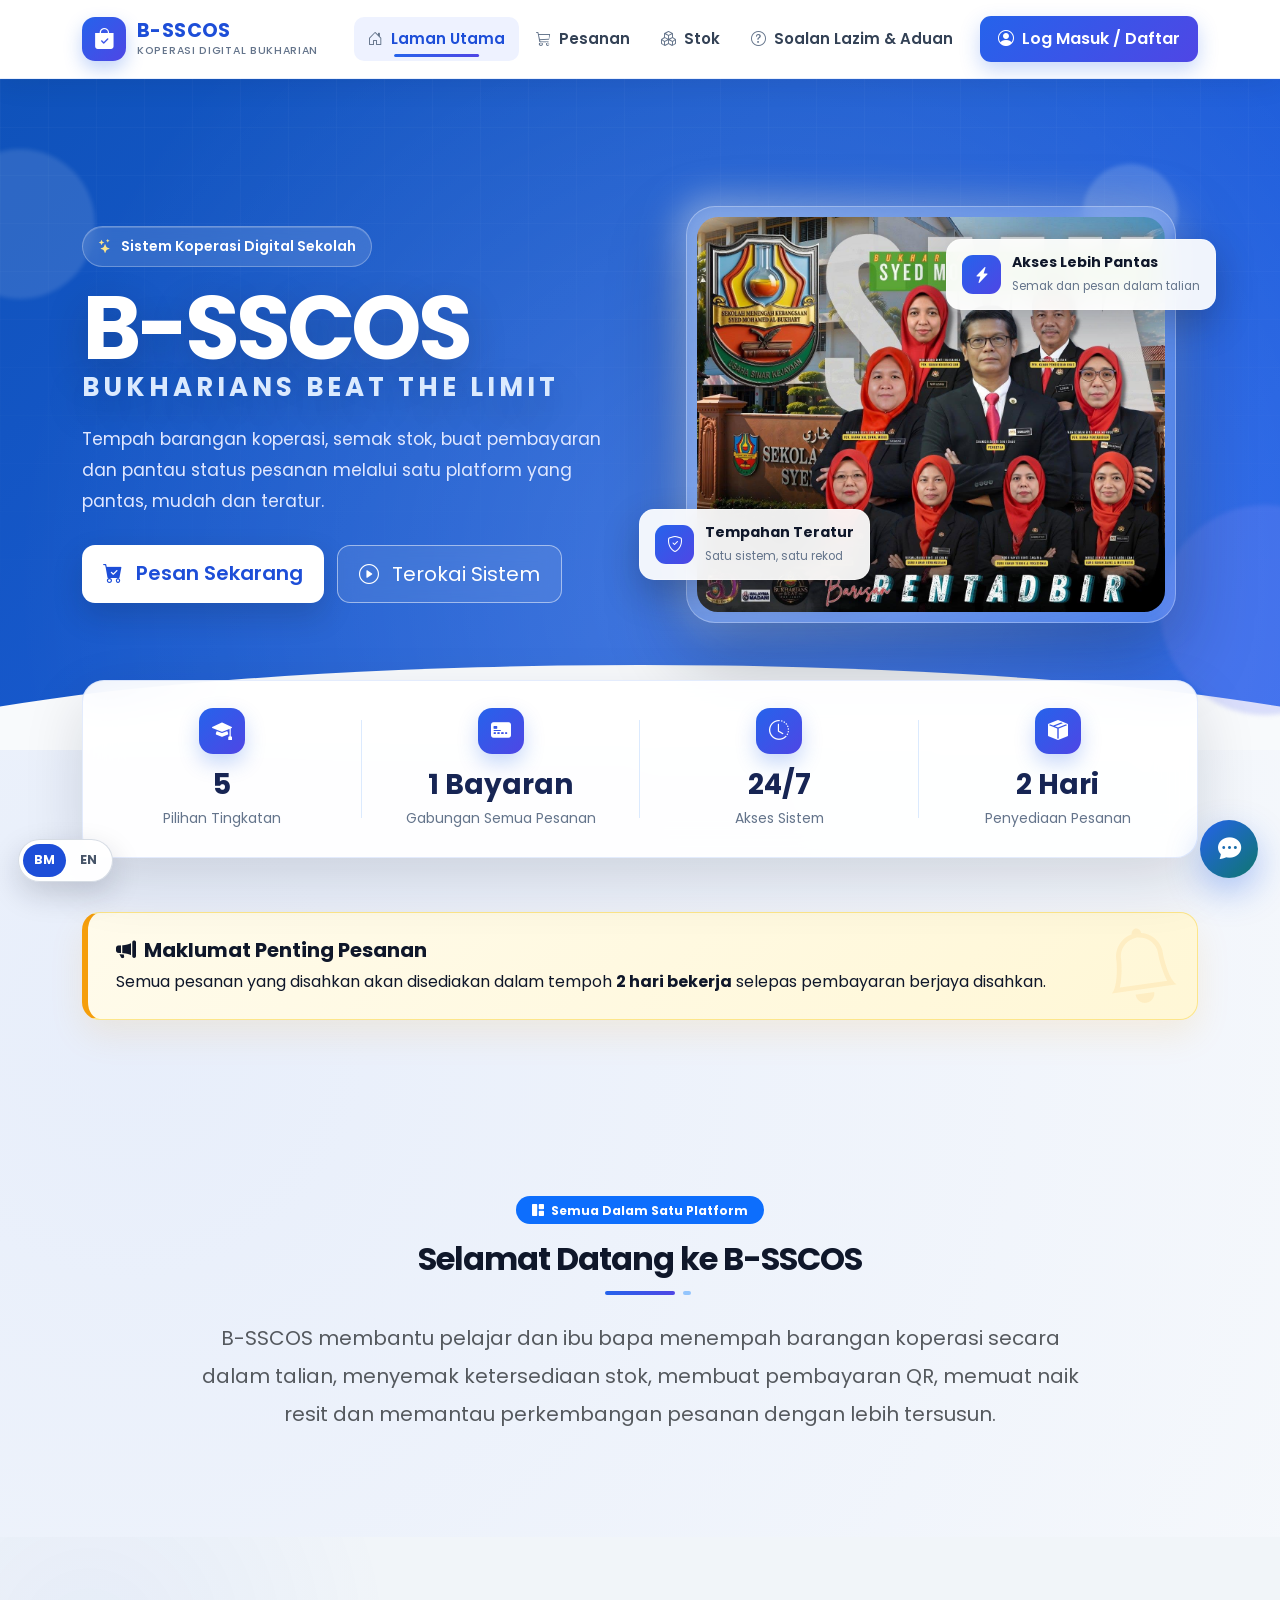
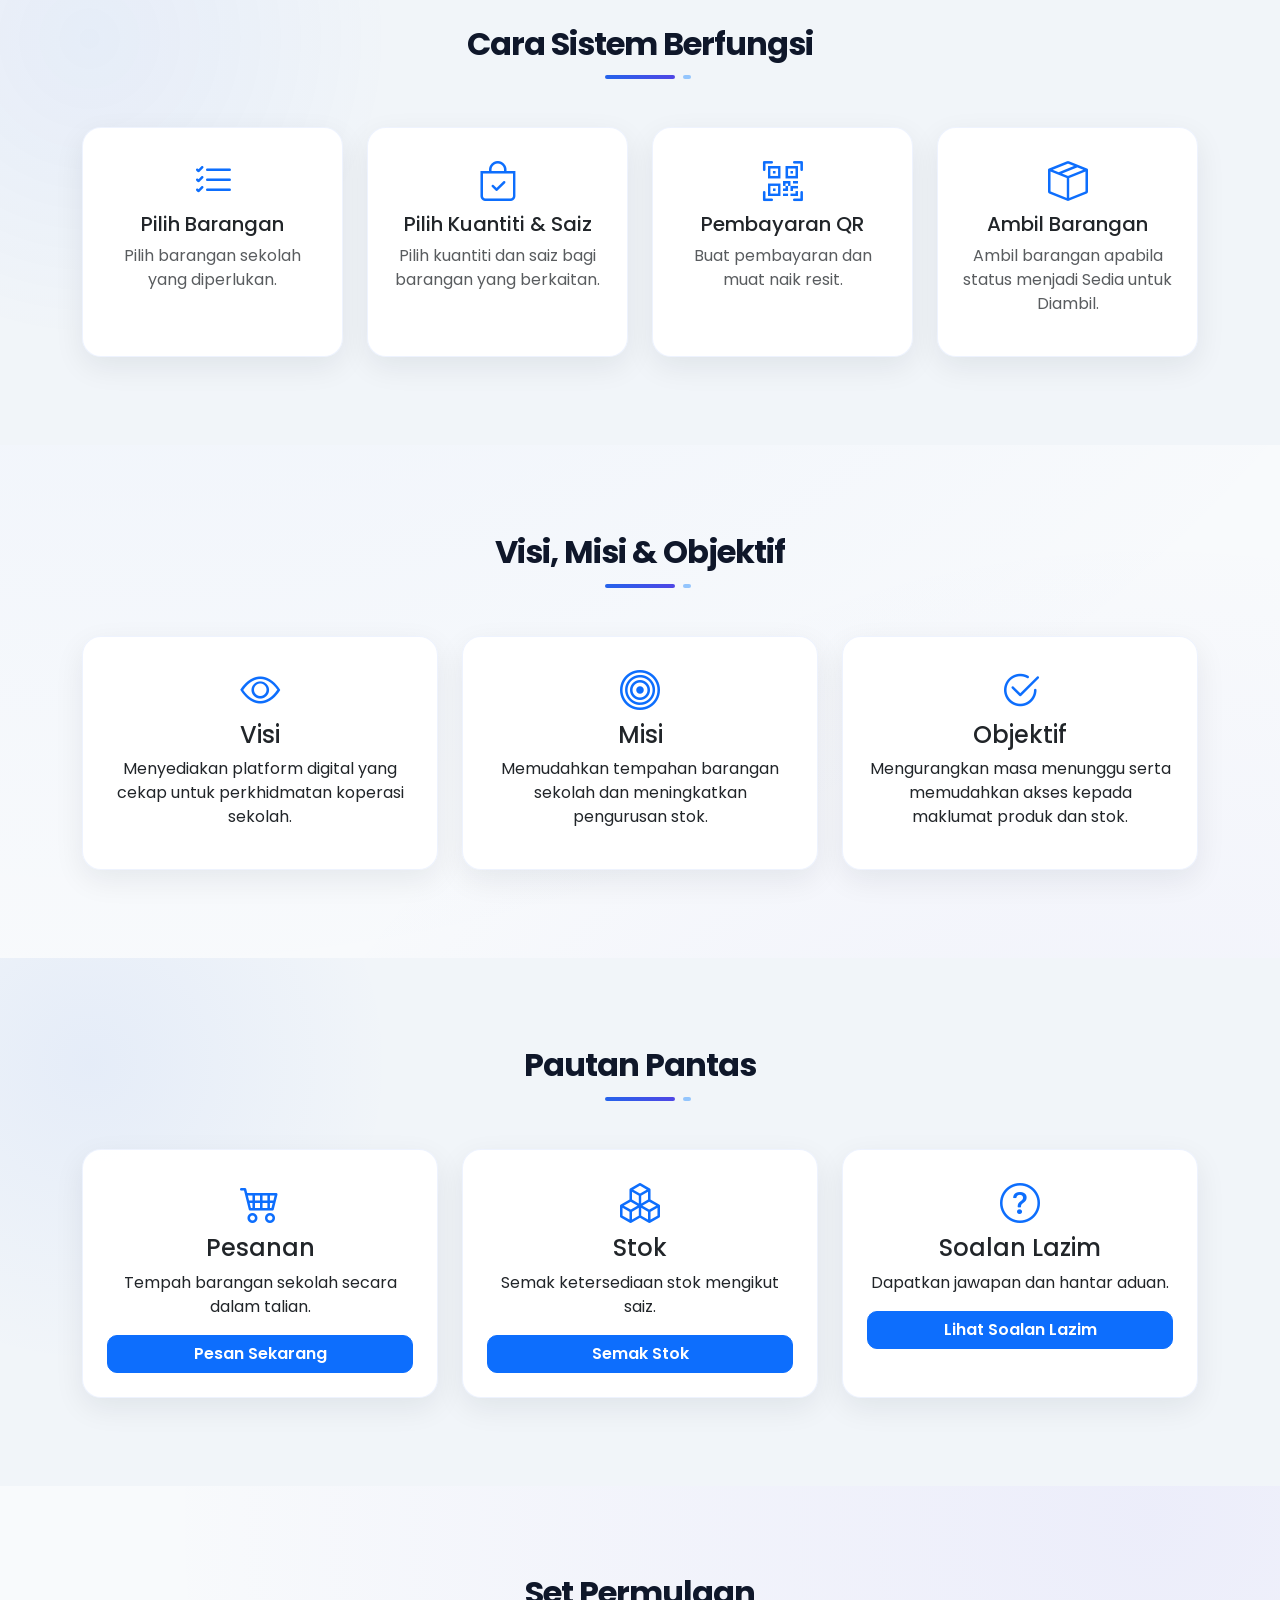
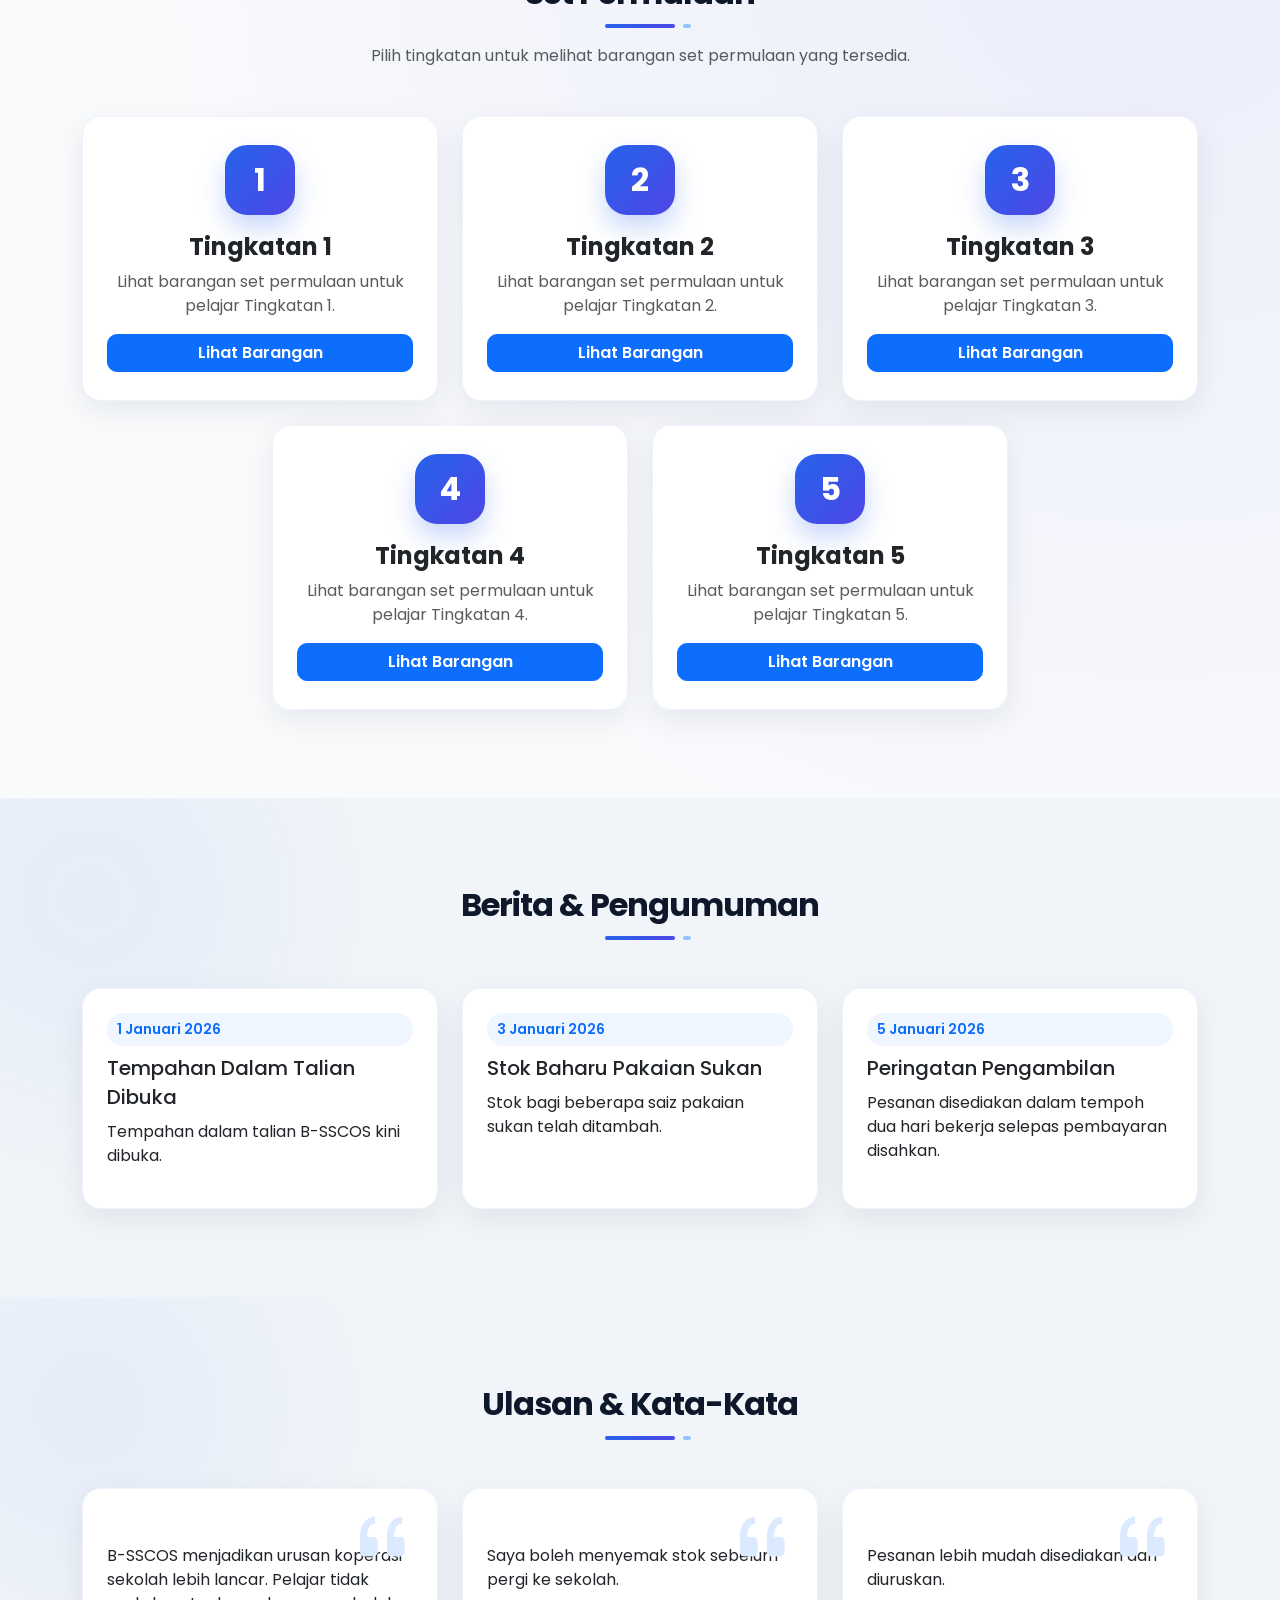
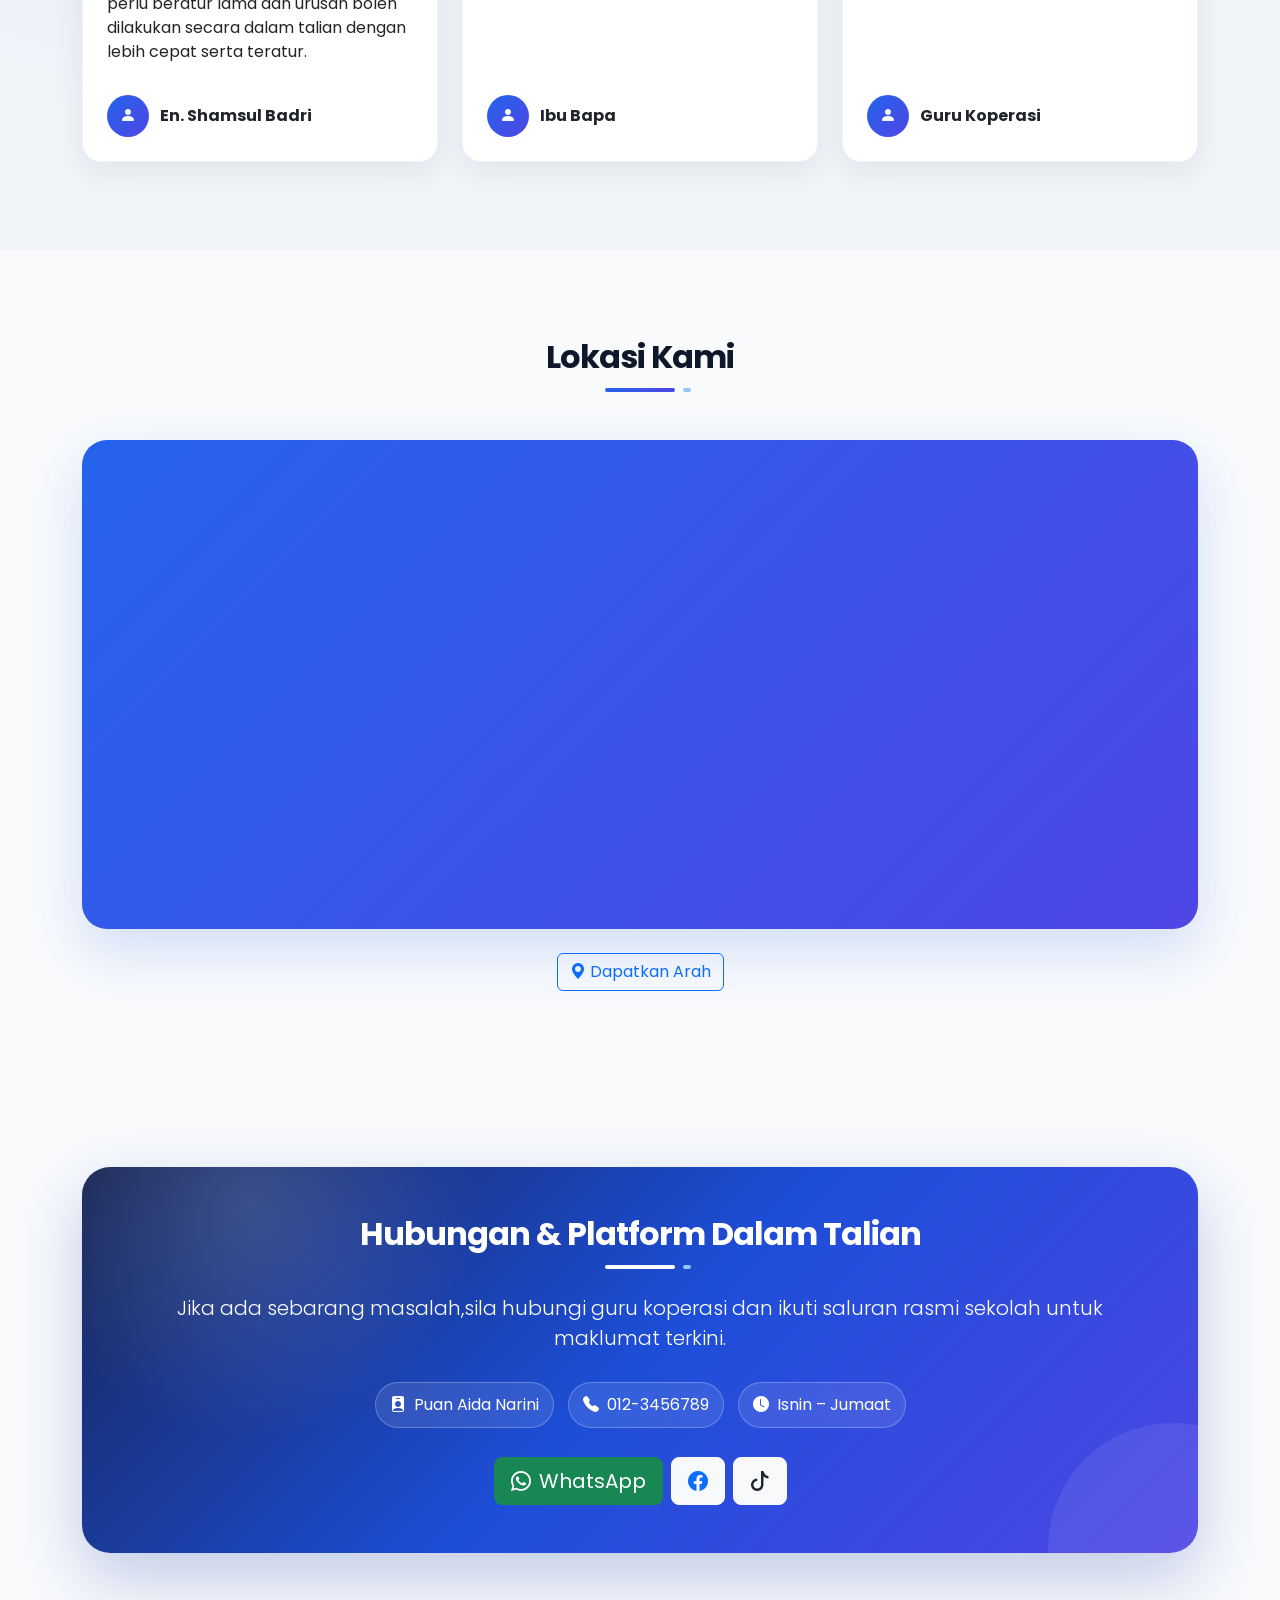
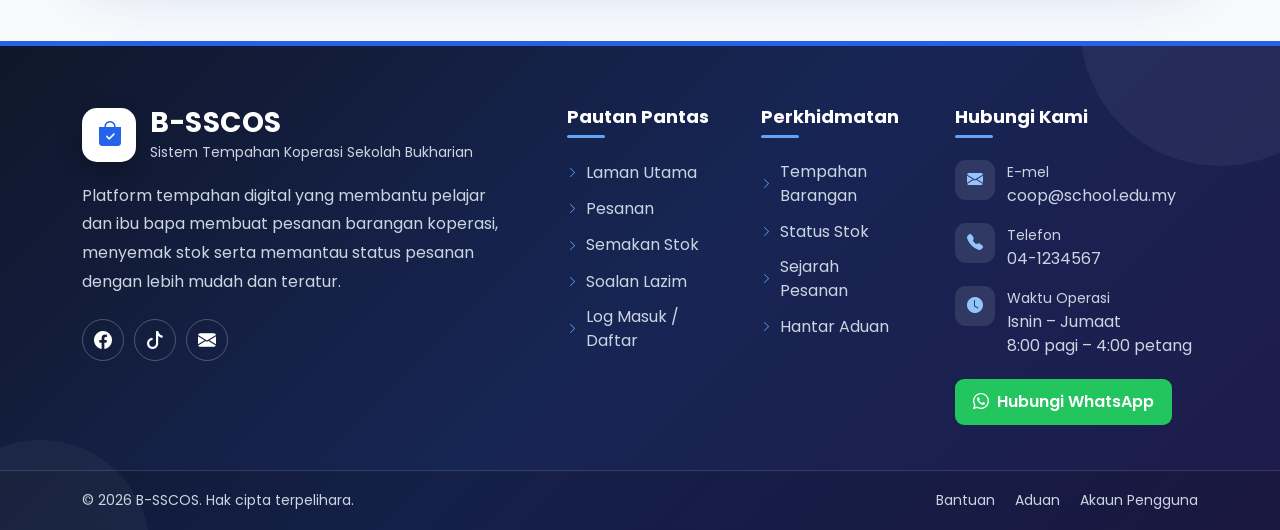
==== commit 5d7369f7: "Update index.html" ====
--- a/index.html
+++ b/index.html
@@ -1457,7 +1457,7 @@
 <div class="col-lg-6">
 <div class="hero-visual">
 <div class="hero-image-frame">
-<img src="assets/herosek.jpg" alt="Pelajar B-SSCOS">
+<img src="assets/herosek.jpg" alt="School hero banner">
 </div>
 
 <div class="floating-info info-one">
